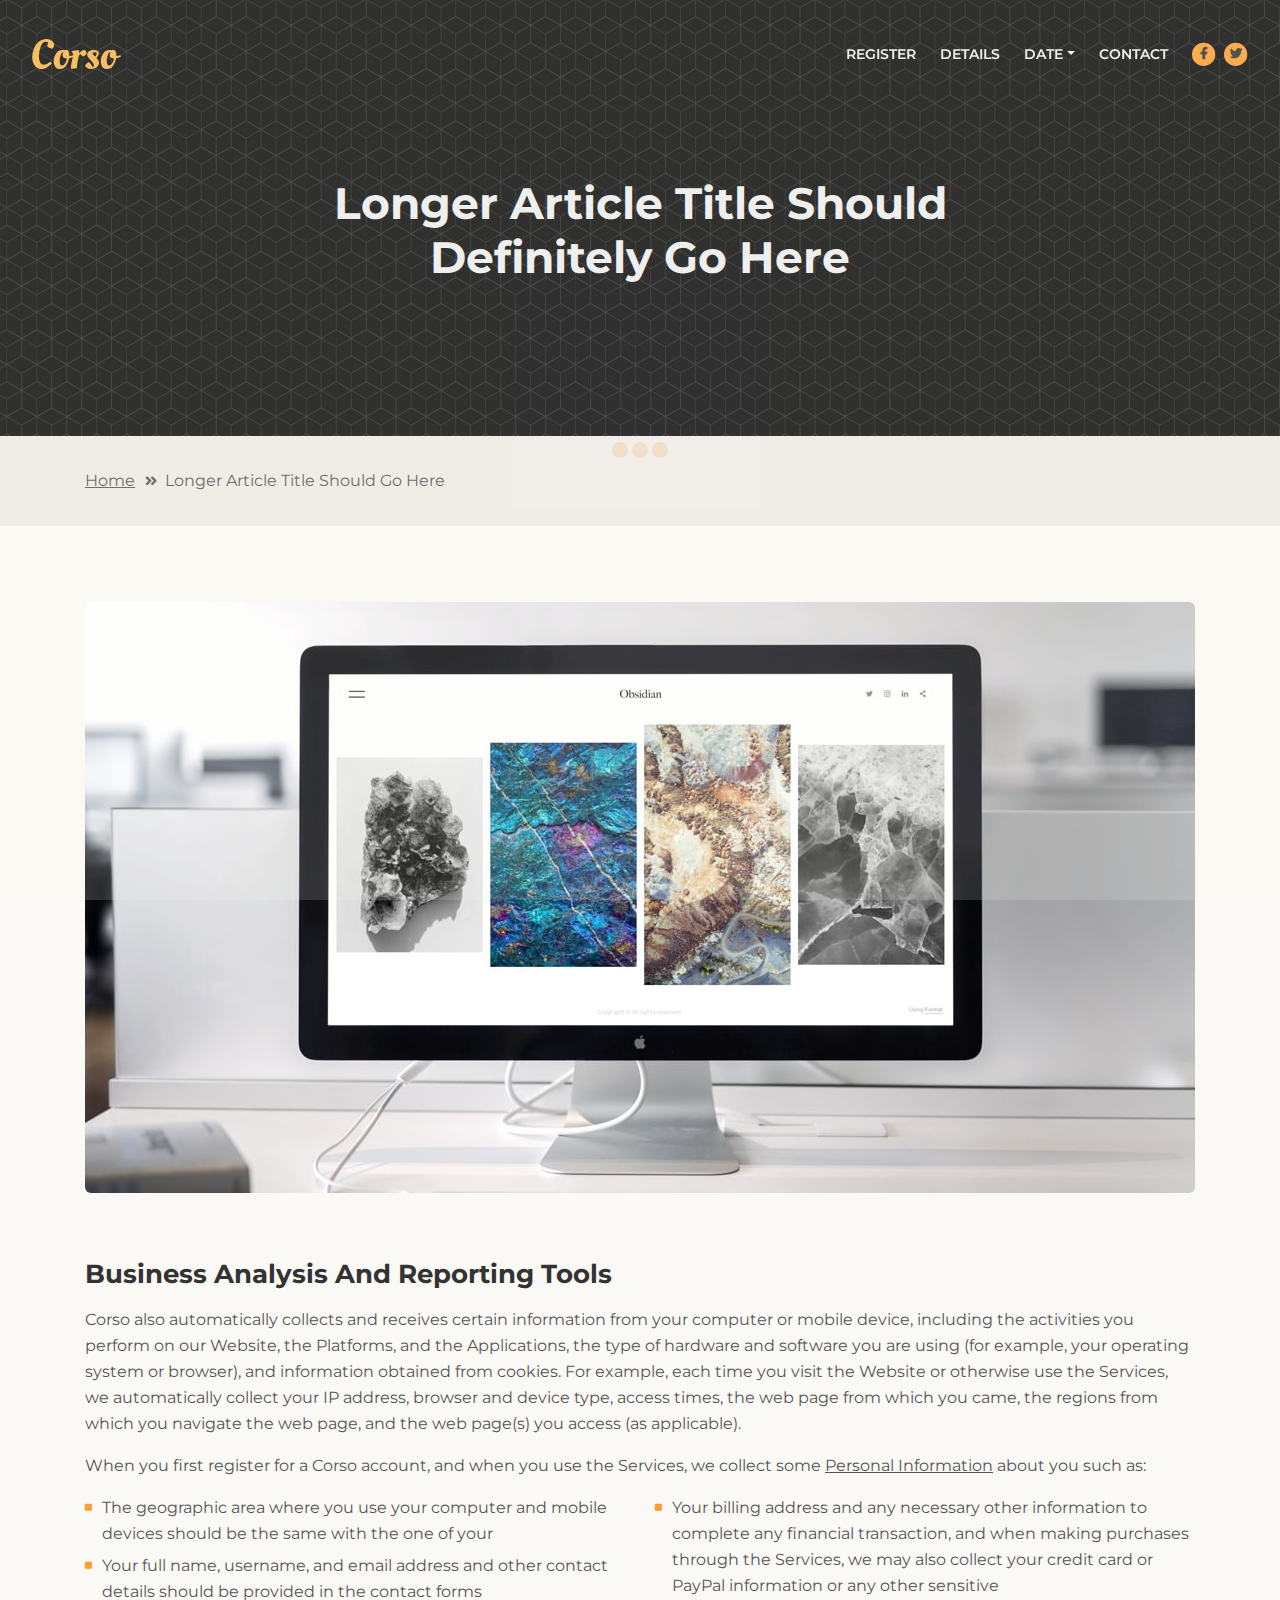
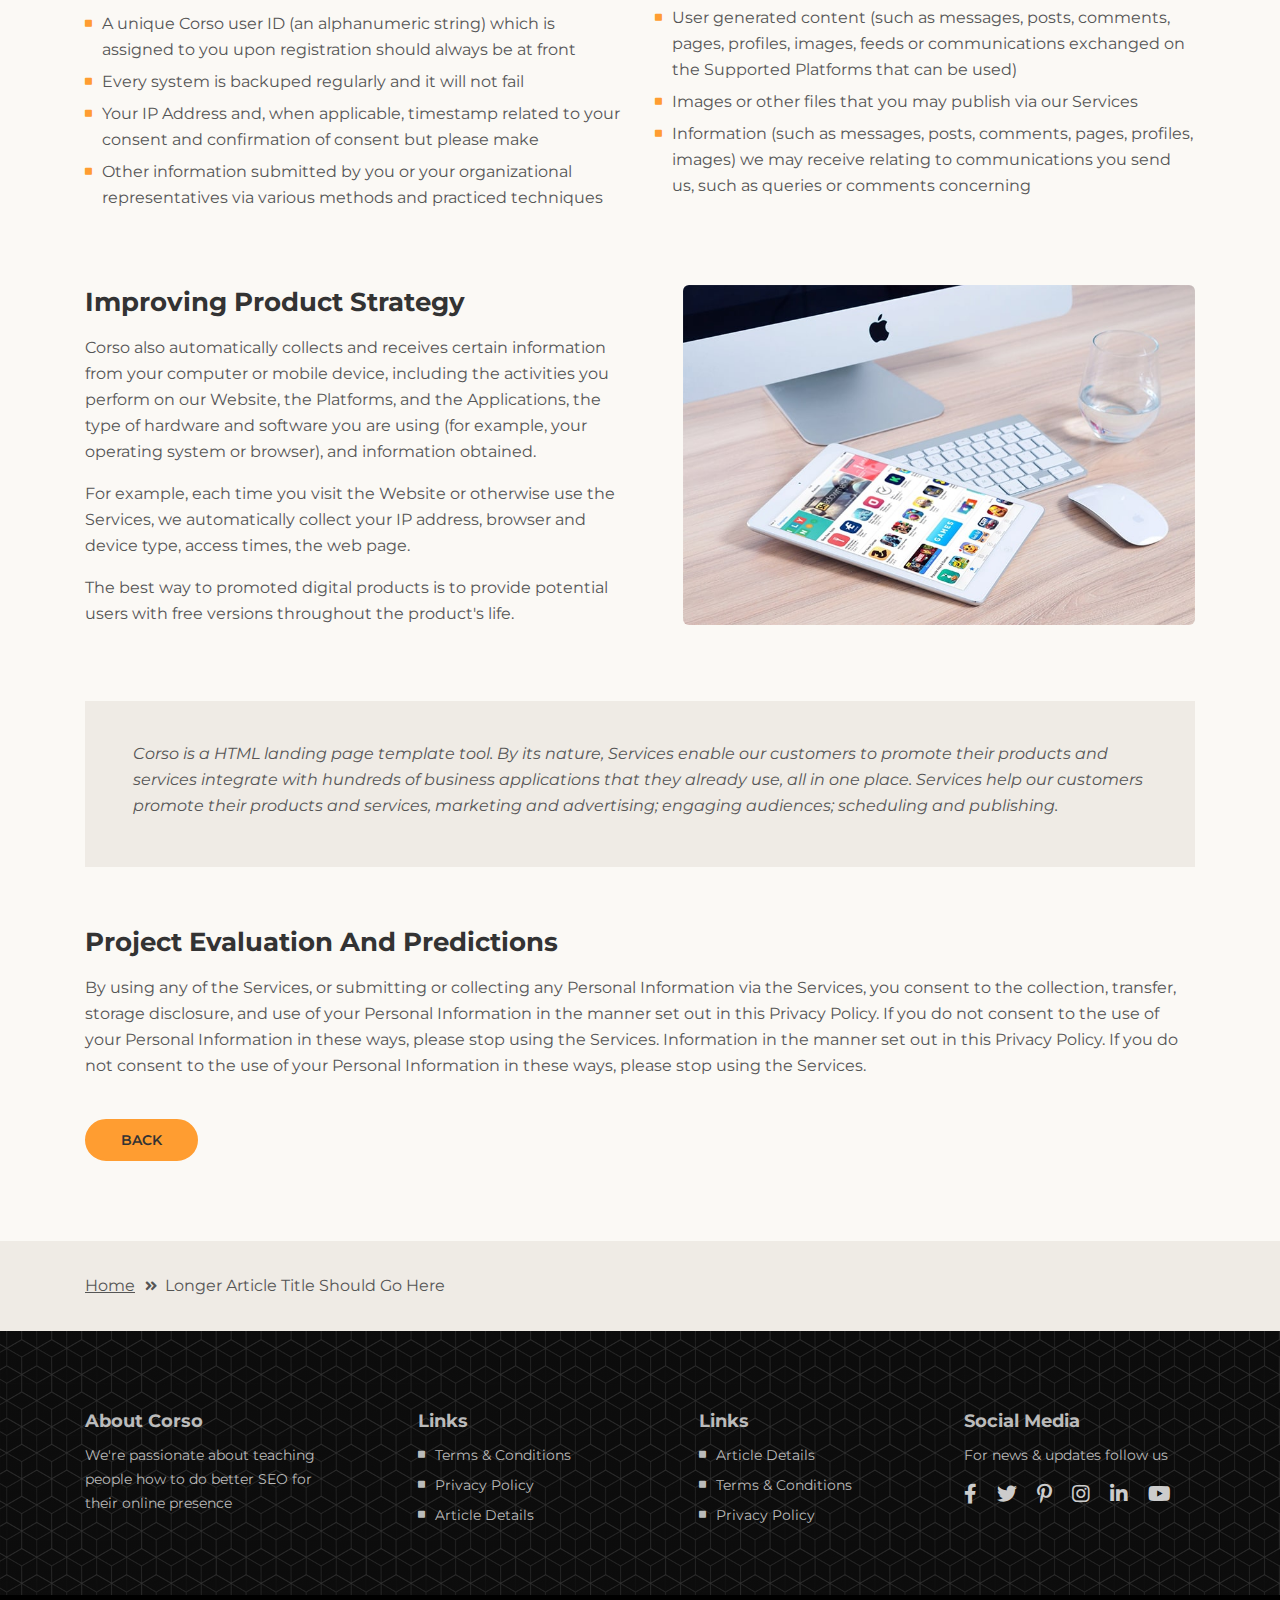
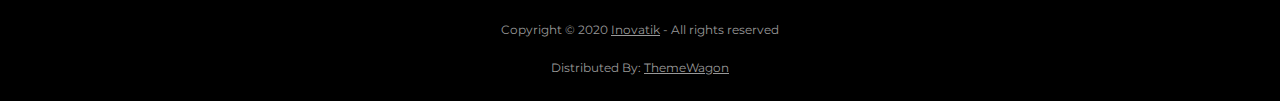
==== article-details.html @ dc6b6b61 "second commit" ====
<!DOCTYPE html>
<html lang="en">
<head>
    <meta charset="utf-8">
    <meta name="viewport" content="width=device-width, initial-scale=1, shrink-to-fit=no">
    
    <!-- SEO Meta Tags -->
    <meta name="description" content="Landing page template built with HTML and Bootstrap 4 for presenting training courses, classes, workshops and for convincing visitors to register using the form.">
    <meta name="author" content="Inovatik">

    <!-- OG Meta Tags to improve the way the post looks when you share the page on LinkedIn, Facebook, Google+ -->
	<meta property="og:site_name" content="" /> <!-- website name -->
	<meta property="og:site" content="" /> <!-- website link -->
	<meta property="og:title" content=""/> <!-- title shown in the actual shared post -->
	<meta property="og:description" content="" /> <!-- description shown in the actual shared post -->
	<meta property="og:image" content="" /> <!-- image link, make sure it's jpg -->
	<meta property="og:url" content="" /> <!-- where do you want your post to link to -->
	<meta property="og:type" content="article" />

    <!-- Website Title -->
    <title>Article Details - Corso</title>
    
    <!-- Styles -->
    <link href="https://fonts.googleapis.com/css?family=Montserrat:400,400i,600,700,700i&display=swap" rel="stylesheet">
    <link href="css/bootstrap.css" rel="stylesheet">
    <link href="css/fontawesome-all.css" rel="stylesheet">
    <link href="css/swiper.css" rel="stylesheet">
	<link href="css/magnific-popup.css" rel="stylesheet">
    <link href="css/styles.css" rel="stylesheet">
	
	<!-- Favicon  -->
    <link rel="icon" href="images/favicon.png">
</head>
<body data-spy="scroll" data-target=".fixed-top">
    
    <!-- Preloader -->
	<div class="spinner-wrapper">
        <div class="spinner">
            <div class="bounce1"></div>
            <div class="bounce2"></div>
            <div class="bounce3"></div>
        </div>
    </div>
    <!-- end of preloader -->
    

    <!-- Navigation -->
    <nav class="navbar navbar-expand-lg navbar-dark navbar-custom fixed-top">

        <!-- Text Logo - Use this if you don't have a graphic logo -->
        <!-- <a class="navbar-brand logo-text page-scroll" href="index.html">Corso</a> -->

        <!-- Image Logo -->
        <a class="navbar-brand logo-image" href="index.html"><img src="images/logo.svg" alt="alternative"></a>
        
        <!-- Mobile Menu Toggle Button -->
        <button class="navbar-toggler" type="button" data-toggle="collapse" data-target="#navbarsExampleDefault" aria-controls="navbarsExampleDefault" aria-expanded="false" aria-label="Toggle navigation">
            <span class="navbar-toggler-awesome fas fa-bars"></span>
            <span class="navbar-toggler-awesome fas fa-times"></span>
        </button>
        <!-- end of mobile menu toggle button -->

        <div class="collapse navbar-collapse" id="navbarsExampleDefault">
            <ul class="navbar-nav ml-auto">
                <li class="nav-item">
                    <a class="nav-link page-scroll" href="index.html#register">REGISTER <span class="sr-only">(current)</span></a>
                </li>
                <li class="nav-item">
                    <a class="nav-link page-scroll" href="index.html#description">DETAILS</a>
                </li>

                <!-- Dropdown Menu -->          
                <li class="nav-item dropdown">
                    <a class="nav-link dropdown-toggle page-scroll" href="index.html#date" id="navbarDropdown" role="button" aria-haspopup="true" aria-expanded="false">DATE</a>
                    <div class="dropdown-menu" aria-labelledby="navbarDropdown">
                        <a class="dropdown-item" href="article-details.html"><span class="item-text">ARTICLE DETAILS</span></a>
                        <div class="dropdown-divider"></div>
                        <a class="dropdown-item" href="terms-conditions.html"><span class="item-text">TERMS CONDITIONS</span></a>
                        <div class="dropdown-divider"></div>
                        <a class="dropdown-item" href="privacy-policy.html"><span class="item-text">PRIVACY POLICY</span></a>
                    </div>
                </li>
                <!-- end of dropdown menu -->

                <li class="nav-item">
                    <a class="nav-link page-scroll" href="index.html#contact">CONTACT</a>
                </li>
            </ul>
            <span class="nav-item social-icons">
                <span class="fa-stack">
                    <a href="#your-link">
                        <i class="fas fa-circle fa-stack-2x"></i>
                        <i class="fab fa-facebook-f fa-stack-1x"></i>
                    </a>
                </span>
                <span class="fa-stack">
                    <a href="#your-link">
                        <i class="fas fa-circle fa-stack-2x"></i>
                        <i class="fab fa-twitter fa-stack-1x"></i>
                    </a>
                </span>
            </span>
        </div>
    </nav> <!-- end of navbar -->
    <!-- end of navigation -->


    <!-- Header -->
    <header id="header" class="ex-header">
        <div class="container">
            <div class="row">
                <div class="col-md-12">
                    <h1 class="white">Longer Article Title Should Definitely Go Here</h1>
                </div> <!-- end of col -->
            </div> <!-- end of row -->
        </div> <!-- end of container -->
    </header> <!-- end of ex-header -->
    <!-- end of header -->


    <!-- Breadcrumbs -->
    <div class="ex-basic-1">
        <div class="container">
            <div class="row">
                <div class="col-lg-12">
                    <div class="breadcrumbs">
                        <a href="index.html">Home</a><i class="fa fa-angle-double-right"></i><span>Longer Article Title Should Go Here</span>
                    </div> <!-- end of breadcrumbs -->
                </div> <!-- end of col -->
            </div> <!-- end of row -->
        </div> <!-- end of container -->
    </div> <!-- end of ex-basic-1 -->
    <!-- end of breadcrumbs -->


    <!-- Privacy Content -->
    <div class="ex-basic-2">
        <div class="container">
            <div class="row">
                <div class="col-lg-12">
                    <div class="image-container-large">
                        <img class="img-fluid" src="images/article-details-large.jpg" alt="alternative">
                    </div> <!-- end of image-container-large -->
                    <div class="text-container">
                        <h3>Business Analysis And Reporting Tools</h3>
                        <p>Corso also automatically collects and receives certain information from your computer or mobile device, including the activities you perform on our Website, the Platforms, and the Applications, the type of hardware and software you are using (for example, your operating system or browser), and information obtained from cookies. For example, each time you visit the Website or otherwise use the Services, we automatically collect your IP address, browser and device type, access times, the web page from which you came, the regions from which you navigate the web page, and the web page(s) you access (as applicable).</p>
                        <p>When you first register for a Corso account, and when you use the Services, we collect some <a href="#your-link">Personal Information</a> about you such as:</p>
                        <div class="row">
                            <div class="col-md-6">
                                <ul class="list-unstyled li-space-lg">
                                    <li class="media">
                                        <i class="fas fa-square"></i>
                                        <div class="media-body">The geographic area where you use your computer and mobile devices should be the same with the one of your</div>
                                    </li>
                                    <li class="media">
                                        <i class="fas fa-square"></i>
                                        <div class="media-body">Your full name, username, and email address and other contact details should be provided in the contact forms</div>
                                    </li>
                                    <li class="media">
                                        <i class="fas fa-square"></i>
                                        <div class="media-body">A unique Corso user ID (an alphanumeric string) which is assigned to you upon registration should always be at front</div>
                                    </li>
                                    <li class="media">
                                        <i class="fas fa-square"></i>
                                        <div class="media-body">Every system is backuped regularly and it will not fail</div>
                                    </li>
                                    <li class="media">
                                        <i class="fas fa-square"></i>
                                        <div class="media-body">Your IP Address and, when applicable, timestamp related to your consent and confirmation of consent but please make</div>
                                    </li>
                                    <li class="media">
                                        <i class="fas fa-square"></i>
                                        <div class="media-body">Other information submitted by you or your organizational representatives via various methods and practiced techniques</div>
                                    </li>
                                </ul>
                            </div> <!-- end of col -->

                            <div class="col-md-6">
                                <ul class="list-unstyled li-space-lg">
                                    <li class="media">
                                        <i class="fas fa-square"></i>
                                        <div class="media-body">Your billing address and any necessary other information to complete any financial transaction, and when making purchases through the Services, we may also collect your credit card or PayPal information or any other sensitive</div>
                                    </li>
                                    <li class="media">
                                        <i class="fas fa-square"></i>
                                        <div class="media-body">User generated content (such as messages, posts, comments, pages, profiles, images, feeds or communications exchanged on the Supported Platforms that can be used)</div>
                                    </li>
                                    <li class="media">
                                        <i class="fas fa-square"></i>
                                        <div class="media-body">Images or other files that you may publish via our Services</div>
                                    </li>
                                    <li class="media">
                                        <i class="fas fa-square"></i>
                                        <div class="media-body">Information (such as messages, posts, comments, pages, profiles, images) we may receive relating to communications you send us, such as queries or comments concerning</div>
                                    </li>
                                </ul>
                            </div> <!-- end of col -->
                        </div> <!-- end of row -->
                    </div> <!-- end of text-container-->
                    
                    <div class="text-container">
                        <div class="row">
                            <div class="col-md-6">
                                <h3>Improving Product Strategy</h3>
                                <p>Corso also automatically collects and receives certain information from your computer or mobile device, including the activities you perform on our Website, the Platforms, and the Applications, the type of hardware and software you are using (for example, your operating system or browser), and information obtained.</p>
                                <p>For example, each time you visit the Website or otherwise use the Services, we automatically collect your IP address, browser and device type, access times, the web page.</p>
                                <p>The best way to promoted digital products is to provide potential users with free versions throughout the product's life.</p>
                            </div> <!-- end of col -->
                            <div class="col-md-6">
                                <div class="image-container-small">
                                    <img class="img-fluid" src="images/article-details-small.jpg" alt="alternative">
                                </div> <!-- end of image-container-small -->
                            </div> <!-- end of col -->
                        </div> <!-- end of row -->
                    </div> <!-- end of text-container -->

                    <div class="text-container dark">
                        <p class="testimonial-text">Corso is a HTML landing page template tool. By its nature, Services enable our customers to promote their products and services integrate with hundreds of business applications that they already use, all in one place. Services help our customers promote their products and services, marketing and advertising; engaging audiences; scheduling and publishing.</p>
                    </div> <!-- end of text container -->

                    <div class="text-container last">
                        <h3>Project Evaluation And Predictions</h3>
					    <p>By using any of the Services, or submitting or collecting any Personal Information via the Services, you consent to the collection, transfer, storage disclosure, and use of your Personal Information in the manner set out in this Privacy Policy. If you do not consent to the use of your Personal Information in these ways, please stop using the Services. Information in the manner set out in this Privacy Policy. If you do not consent to the use of your Personal Information in these ways, please stop using the Services.</p>
                    </div> <!-- end of text-container -->
                    <a class="btn-solid-reg" href="index.html">BACK</a>
                </div> <!-- end of col-->
            </div> <!-- end of row -->
        </div> <!-- end of container -->
    </div> <!-- end of ex-basic-2 -->
    <!-- end of privacy content -->


    <!-- Breadcrumbs -->
    <div class="ex-basic-1">
        <div class="container">
            <div class="row">
                <div class="col-lg-12">
                    <div class="breadcrumbs">
                        <a href="index.html">Home</a><i class="fa fa-angle-double-right"></i><span>Longer Article Title Should Go Here</span>
                    </div> <!-- end of breadcrumbs -->
                </div> <!-- end of col -->
            </div> <!-- end of row -->
        </div> <!-- end of container -->
    </div> <!-- end of ex-basic-1 -->
    <!-- end of breadcrumbs -->

    
    <!-- Footer -->
    <div class="footer">
        <div class="container">
            <div class="row">
                <div class="col-md-3">
                    <div class="footer-col first">
                        <h5>About Corso</h5>
                        <p class="p-small">We're passionate about teaching people how to do better SEO for their online presence</p>
                    </div>
                </div> <!-- end of col -->
                <div class="col-md-3">
                    <div class="footer-col second">
                        <h5>Links</h5>
                        <ul class="list-unstyled li-space-lg p-small">
                            <li class="media">
                                <i class="fas fa-square"></i>
                                <div class="media-body"><a href="terms-conditions.html">Terms & Conditions</a></div>
                            </li>
                            <li class="media">
                                <i class="fas fa-square"></i>
                                <div class="media-body"><a href="privacy-policy.html">Privacy Policy</a></div>
                            </li>
                            <li class="media">
                                <i class="fas fa-square"></i>
                                <div class="media-body"><a href="article-details.html">Article Details</a></div>
                            </li>
                        </ul>
                    </div>
                </div> <!-- end of col -->
                <div class="col-md-3">
                    <div class="footer-col third">
                        <h5>Links</h5>
                        <ul class="list-unstyled li-space-lg p-small">
                            <li class="media">
                                <i class="fas fa-square"></i>
                                <div class="media-body"><a href="article-details.html">Article Details</a></div>
                            </li>
                            <li class="media">
                                <i class="fas fa-square"></i>
                                <div class="media-body"><a href="terms-conditions.html">Terms & Conditions</a></div>
                            </li>
                            <li class="media">
                                <i class="fas fa-square"></i>
                                <div class="media-body"><a href="privacy-policy.html">Privacy Policy</a></div>
                            </li>
                        </ul>
                    </div>
                </div> <!-- end of col -->
                <div class="col-md-3">
                    <div class="footer-col fourth">
                        <h5>Social Media</h5>
                        <p class="p-small">For news & updates follow us</p>
                        <a href="#your-link">
                            <i class="fab fa-facebook-f"></i>
                        </a>
                        <a href="#your-link">
                            <i class="fab fa-twitter"></i>
                        </a>
                        <a href="#your-link">
                            <i class="fab fa-pinterest-p"></i>
                        </a>
                        <a href="#your-link">
                            <i class="fab fa-instagram"></i>
                        </a>
                        <a href="#your-link">
                            <i class="fab fa-linkedin-in"></i>
                        </a>
                        <a href="#your-link">
                            <i class="fab fa-youtube"></i>
                        </a>
                    </div> 
                </div> <!-- end of col -->
            </div> <!-- end of row -->
        </div> <!-- end of container -->
    </div> <!-- end of footer -->  
    <!-- end of footer -->


    <!-- Copyright -->
    <div class="copyright">
        <div class="container">
            <div class="row">
                <div class="col-lg-12">
                    <p class="p-small">Copyright © 2020 <a href="https://inovatik.com">Inovatik</a> - All rights reserved</p>
                    <p class="p-small">Distributed By: <a href="https://themewagon.com" target="_blank">ThemeWagon</a></p>
                </div> <!-- end of col -->
            </div> <!-- enf of row -->
        </div> <!-- end of container -->
    </div> <!-- end of copyright --> 
    <!-- end of copyright -->
    
    	
    <!-- Scripts -->
    <script src="js/jquery.min.js"></script> <!-- jQuery for Bootstrap's JavaScript plugins -->
    <script src="js/popper.min.js"></script> <!-- Popper tooltip library for Bootstrap -->
    <script src="js/bootstrap.min.js"></script> <!-- Bootstrap framework -->
    <script src="js/jquery.easing.min.js"></script> <!-- jQuery Easing for smooth scrolling between anchors -->
    <script src="js/jquery.countdown.min.js"></script> <!-- The Final Countdown plugin for jQuery -->
    <script src="js/swiper.min.js"></script> <!-- Swiper for image and text sliders -->
    <script src="js/jquery.magnific-popup.js"></script> <!-- Magnific Popup for lightboxes -->
    <script src="js/validator.min.js"></script> <!-- Validator.js - Bootstrap plugin that validates forms -->
    <script src="js/scripts.js"></script> <!-- Custom scripts -->
</body>
</html>
---- css/styles.css ----
/* Template: Corso - Free Training Course Landing Page Template
   Author: Inovatik
   Created: Nov 2019
   Description: Master CSS file
*/

/*****************************************
Table Of Contents:

01. General Styles
02. Preloader
03. Navigation
04. Header
05. Registration
06. Partners
07. Instructor
08. Description
09. Students
10. Details Lightbox
11. Video
12. Takeaways
13. Testimonials
14. Date
15. Newsletter
16. Contact
17. Footer
18. Copyright
19. Back To Top Button
20. Extra Pages
21. Media Queries
******************************************/

/*****************************************
Colors:
- Backgrounds - light gray #fbf9f5
- Backgrounds, buttons - yellow #ffbd50
- Headings text, navbar links - black #333
- Body text - dark gray #555
******************************************/


/******************************/
/*     01. General Styles     */
/******************************/
body,
html {
    width: 100%;
	height: 100%;
}

body, p {
	color: #555; 
	font: 400 1rem/1.625rem "Montserrat", sans-serif;
}

.p-large {
	font: 400 1.125rem/1.75rem "Montserrat", sans-serif;
}

.p-small {
	font: 400 0.875rem/1.5rem "Montserrat", sans-serif;
}

.p-heading {
	margin-bottom: 3.75rem;
}

h1 {
	color: #333;
	font: 700 2.75rem/3.375rem "Montserrat", sans-serif;
}

h2 {
	color: #333;
	font: 700 2.25rem/2.875rem "Montserrat", sans-serif;
}

h3 {
	color: #333;
	font: 700 1.625rem/2.125rem "Montserrat", sans-serif;
}

h4 {
	color: #333;
	font: 700 1.25rem/1.875rem "Montserrat", sans-serif;
}

h5 {
	color: #333;
	font: 700 1.125rem/1.75rem "Montserrat", sans-serif;
}

h6 {
	color: #333;
	font: 700 1rem/1.625rem "Montserrat", sans-serif;
}

.testimonial-text {
	font-style: italic;
}

.testimonial-author {
	font-weight: 700;
	font-size: 1rem;
	line-height: 1.625rem;
}

.li-space-lg li {
	margin-bottom: 0.375rem;
}

.indent {
	padding-left: 1.25rem;
}

a {
	color: #555;
	text-decoration: underline;
}

a:hover {
	color: #555;
	text-decoration: underline;
}

.white {
	color: #eee;
}

.btn-solid-reg {
	display: inline-block;
	padding: 1.1875rem 2.125rem 1.1875rem 2.125rem;
	border: 0.125rem solid #ff9d31;
	border-radius: 2rem;
	background-color: #ff9d31;
	color: #333;
	font: 600 0.875rem/0 "Montserrat", sans-serif;
	text-decoration: none;
	transition: all 0.2s;
}

.btn-solid-reg:hover {
	border: 0.125rem solid #333;
	background-color: transparent;
	color: #333;
	text-decoration: none;
}

.btn-solid-lg {
	display: inline-block;
	padding: 1.375rem 2.625rem 1.375rem 2.625rem;
	border: 0.125rem solid #ff9d31;
	border-radius: 2rem;
	background-color: #ff9d31;
	color: #333;
	font: 600 0.875rem/0 "Montserrat", sans-serif;
	text-decoration: none;
	transition: all 0.2s;
}

.btn-solid-lg:hover {
	border: 0.125rem solid #333;
	background-color: transparent;
	color: #333;
	text-decoration: none;
}

.btn-outline-reg {
	display: inline-block;
	padding: 1.1875rem 2.125rem 1.1875rem 2.125rem;
	border: 0.125rem solid #333;
	border-radius: 2rem;
	background-color: transparent;
	color: #333;
	font: 600 0.875rem/0 "Montserrat", sans-serif;
	text-decoration: none;
	transition: all 0.2s;
}

.btn-outline-reg:hover {
	border: 0.125rem solid #ff9d31;
	background-color: #ff9d31;
	color: #333;
	text-decoration: none;
}

.btn-outline-lg {
	display: inline-block;
	padding: 1.375rem 2.625rem 1.375rem 2.625rem;
	border: 0.125rem solid #333;
	border-radius: 2rem;
	background-color: transparent;
	color: #333;
	font: 600 0.875rem/0 "Montserrat", sans-serif;
	text-decoration: none;
	transition: all 0.2s;
}

.btn-outline-lg:hover {
	border: 0.125rem solid #ff9d31;
	background-color: #ff9d31;
	color: #333;
	text-decoration: none;
}

.btn-outline-sm {
	display: inline-block;
	padding: 1rem 1.625rem 0.875rem 1.625rem;
	border: 0.125rem solid #333;
	border-radius: 2rem;
	background-color: transparent;
	color: #333;
	font: 600 0.875rem/0 "Montserrat", sans-serif;
	text-decoration: none;
	transition: all 0.2s;
}

.btn-outline-sm:hover {
	border: 0.125rem solid #ff9d31;
	background-color: #ff9d31;
	color: #333;
	text-decoration: none;
}

.form-group {
	position: relative;
	margin-bottom: 1.25rem;
}

.form-group.has-error.has-danger {
	margin-bottom: 0.625rem;
}

.form-group.has-error.has-danger .help-block.with-errors ul {
	margin-top: 0.375rem;
}

.label-control {
	position: absolute;
	top: 0.87rem;
	left: 1.375rem;
	color: #555;
	opacity: 1;
	font: 400 0.875rem/1.375rem "Montserrat", sans-serif;
	cursor: text;
	transition: all 0.2s ease;
}

/* IE10+ hack to solve lower label text position compared to the rest of the browsers */
@media screen and (-ms-high-contrast: active), screen and (-ms-high-contrast: none) {  
	.label-control {
		top: 0.9375rem;
	}
}

.form-control-input:focus + .label-control,
.form-control-input.notEmpty + .label-control,
.form-control-textarea:focus + .label-control,
.form-control-textarea.notEmpty + .label-control {
	top: 0.125rem;
	opacity: 1;
	font-size: 0.75rem;
	font-weight: 700;
}

.form-control-input,
.form-control-select {
	display: block; /* needed for proper display of the label in Firefox, IE, Edge */
	width: 100%;
	padding-top: 1.0625rem;
	padding-bottom: 0.0625rem;
	padding-left: 1.3125rem;
	border: 1px solid #c4d8dc;
	border-radius: 0.25rem;
	background-color: #fff;
	color: #555;
	font: 400 0.875rem/1.875rem "Montserrat", sans-serif;
	transition: all 0.2s;
	-webkit-appearance: none; /* removes inner shadow on form inputs on ios safari */
}

.form-control-select {
	padding-top: 0.5rem;
	padding-bottom: 0.5rem;
	height: 3rem;
}

/* IE10+ hack to solve lower label text position compared to the rest of the browsers */
@media screen and (-ms-high-contrast: active), screen and (-ms-high-contrast: none) {  
	.form-control-input {
		padding-top: 1.25rem;
		padding-bottom: 0.75rem;
		line-height: 1.75rem;
	}

	.form-control-select {
		padding-top: 0.875rem;
		padding-bottom: 0.75rem;
		height: 3.125rem;
		line-height: 2.125rem;
	}
}

select {
    /* you should keep these first rules in place to maintain cross-browser behavior */
    -webkit-appearance: none;
	-moz-appearance: none;
	-ms-appearance: none;
    -o-appearance: none;
    appearance: none;
    background-image: url('../images/down-arrow.png');
    background-position: 96% 50%;
    background-repeat: no-repeat;
    outline: none;
}

select::-ms-expand {
    display: none; /* removes the ugly default down arrow on select form field in IE11 */
}

.form-control-textarea {
	display: block; /* used to eliminate a bottom gap difference between Chrome and IE/FF */
	width: 100%;
	height: 8rem; /* used instead of html rows to normalize height between Chrome and IE/FF */
	padding-top: 1.25rem;
	padding-left: 1.3125rem;
	border: 1px solid #c4d8dc;
	border-radius: 0.25rem;
	background-color: #fff;
	color: #555;
	font: 400 0.875rem/1.75rem "Montserrat", sans-serif;
	transition: all 0.2s;
}

.form-control-input:focus,
.form-control-select:focus,
.form-control-textarea:focus {
	border: 1px solid #a1a1a1;
	outline: none; /* Removes blue border on focus */
}

.form-control-input:hover,
.form-control-select:hover,
.form-control-textarea:hover {
	border: 1px solid #a1a1a1;
}

.checkbox {
	font-size: 0.75rem;
	line-height: 1.25rem;
}

input[type='checkbox'] {
	vertical-align: -15%;
	margin-right: 0.375rem;
}

/* IE10+ hack to raise checkbox field position compared to the rest of the browsers */
@media screen and (-ms-high-contrast: active), screen and (-ms-high-contrast: none) {  
	input[type='checkbox'] {
		vertical-align: -9%;
	}
}

.form-control-submit-button {
	display: inline-block;
	width: 100%;
	height: 3.125rem;
	border: 0.125rem solid #ff9d31;
	border-radius: 1.5rem;
	background-color: #ff9d31;
	color: #333;
	font: 600 0.875rem/0 "Montserrat", sans-serif;
	cursor: pointer;
	transition: all 0.2s;
}

.form-control-submit-button:hover {
	border: 0.125rem solid #333;
	background-color: transparent;
	color: #333;
}

/* Form Success And Error Message Formatting */
#rmsgSubmit.h3.text-center.tada.animated,
#nmsgSubmit.h3.text-center.tada.animated,
#cmsgSubmit.h3.text-center.tada.animated,
#pmsgSubmit.h3.text-center.tada.animated,
#rmsgSubmit.h3.text-center,
#nmsgSubmit.h3.text-center,
#cmsgSubmit.h3.text-center,
#pmsgSubmit.h3.text-center {
	display: block;
	margin-bottom: 0;
	color: #333;
	font-weight: 700;
	font-size: 1.125rem;
	line-height: 1rem;
}

.help-block.with-errors .list-unstyled {
	font-size: 0.75rem;
	line-height: 1.125rem;
	text-align: left;
}

.help-block.with-errors ul {
	margin-bottom: 0;
}
/* end of form success and error message formatting */

/* Form Success And Error Message Animation - Animate.css */
@-webkit-keyframes tada {
	from {
		-webkit-transform: scale3d(1, 1, 1);
		-ms-transform: scale3d(1, 1, 1);
		transform: scale3d(1, 1, 1);
	}
	10%, 20% {
		-webkit-transform: scale3d(.9, .9, .9) rotate3d(0, 0, 1, -3deg);
		-ms-transform: scale3d(.9, .9, .9) rotate3d(0, 0, 1, -3deg);
		transform: scale3d(.9, .9, .9) rotate3d(0, 0, 1, -3deg);
	}
	30%, 50%, 70%, 90% {
		-webkit-transform: scale3d(1.1, 1.1, 1.1) rotate3d(0, 0, 1, 3deg);
		-ms-transform: scale3d(1.1, 1.1, 1.1) rotate3d(0, 0, 1, 3deg);
		transform: scale3d(1.1, 1.1, 1.1) rotate3d(0, 0, 1, 3deg);
	}
	40%, 60%, 80% {
		-webkit-transform: scale3d(1.1, 1.1, 1.1) rotate3d(0, 0, 1, -3deg);
		-ms-transform: scale3d(1.1, 1.1, 1.1) rotate3d(0, 0, 1, -3deg);
		transform: scale3d(1.1, 1.1, 1.1) rotate3d(0, 0, 1, -3deg);
	}
	to {
		-webkit-transform: scale3d(1, 1, 1);
		-ms-transform: scale3d(1, 1, 1);
		transform: scale3d(1, 1, 1);
	}
}

@keyframes tada {
	from {
		-webkit-transform: scale3d(1, 1, 1);
		-ms-transform: scale3d(1, 1, 1);
		transform: scale3d(1, 1, 1);
	}
	10%, 20% {
		-webkit-transform: scale3d(.9, .9, .9) rotate3d(0, 0, 1, -3deg);
		-ms-transform: scale3d(.9, .9, .9) rotate3d(0, 0, 1, -3deg);
		transform: scale3d(.9, .9, .9) rotate3d(0, 0, 1, -3deg);
	}
	30%, 50%, 70%, 90% {
		-webkit-transform: scale3d(1.1, 1.1, 1.1) rotate3d(0, 0, 1, 3deg);
		-ms-transform: scale3d(1.1, 1.1, 1.1) rotate3d(0, 0, 1, 3deg);
		transform: scale3d(1.1, 1.1, 1.1) rotate3d(0, 0, 1, 3deg);
	}
	40%, 60%, 80% {
		-webkit-transform: scale3d(1.1, 1.1, 1.1) rotate3d(0, 0, 1, -3deg);
		-ms-transform: scale3d(1.1, 1.1, 1.1) rotate3d(0, 0, 1, -3deg);
		transform: scale3d(1.1, 1.1, 1.1) rotate3d(0, 0, 1, -3deg);
	}
	to {
		-webkit-transform: scale3d(1, 1, 1);
		-ms-transform: scale3d(1, 1, 1);
		transform: scale3d(1, 1, 1);
	}
}

.tada {
	-webkit-animation-name: tada;
	animation-name: tada;
}

.animated {
	-webkit-animation-duration: 1s;
	animation-duration: 1s;
	-webkit-animation-fill-mode: both;
	animation-fill-mode: both;
}
/* end of form success and error message animation - Animate.css */

/* Fade-move Animation For Details Lightbox - Magnific Popup */
/* at start */
.my-mfp-slide-bottom .zoom-anim-dialog {
	opacity: 0;
	transition: all 0.2s ease-out;
	-webkit-transform: translateY(-1.25rem) perspective(37.5rem) rotateX(10deg);
	-ms-transform: translateY(-1.25rem) perspective(37.5rem) rotateX(10deg);
	transform: translateY(-1.25rem) perspective(37.5rem) rotateX(10deg);
}

/* animate in */
.my-mfp-slide-bottom.mfp-ready .zoom-anim-dialog {
	opacity: 1;
	-webkit-transform: translateY(0) perspective(37.5rem) rotateX(0); 
	-ms-transform: translateY(0) perspective(37.5rem) rotateX(0); 
	transform: translateY(0) perspective(37.5rem) rotateX(0); 
}

/* animate out */
.my-mfp-slide-bottom.mfp-removing .zoom-anim-dialog {
	opacity: 0;
	-webkit-transform: translateY(-0.625rem) perspective(37.5rem) rotateX(10deg); 
	-ms-transform: translateY(-0.625rem) perspective(37.5rem) rotateX(10deg); 
	transform: translateY(-0.625rem) perspective(37.5rem) rotateX(10deg); 
}

/* dark overlay, start state */
.my-mfp-slide-bottom.mfp-bg {
	opacity: 0;
	transition: opacity 0.2s ease-out;
}

/* animate in */
.my-mfp-slide-bottom.mfp-ready.mfp-bg {
	opacity: 0.8;
}
/* animate out */
.my-mfp-slide-bottom.mfp-removing.mfp-bg {
	opacity: 0;
}
/* end of fade-move animation for details lightbox - magnific popup */

/* Fade Animation For Image Lightbox - Magnific Popup */
@-webkit-keyframes fadeIn {
	from {
		opacity: 0;
	}
	to {
		opacity: 1;
	}
}

@keyframes fadeIn {
	from {
		opacity: 0;
	}
	to {
		opacity: 1;
	}
}

.fadeIn {
	-webkit-animation: fadeIn 0.6s;
	animation: fadeIn 0.6s;
}

@-webkit-keyframes fadeOut {
	from {
		opacity: 1;
	}
	to {
		opacity: 0;
	}
}

@keyframes fadeOut {
	from {
		opacity: 1;
	}
	to {
		opacity: 0;
	}
}

.fadeOut {
	-webkit-animation: fadeOut 0.8s;
	animation: fadeOut 0.8s;
}
/* end of fade animation for details lightbox - magnific popup */


/*************************/
/*     02. Preloader     */
/*************************/
.spinner-wrapper {
	position: fixed;
	z-index: 999999;
	top: 0;
	right: 0;
	bottom: 0;
	left: 0;
	background: #fbf9f5;
}

.spinner {
	position: absolute;
	top: 50%; /* centers the loading animation vertically one the screen */
	left: 50%; /* centers the loading animation horizontally one the screen */
	width: 3.75rem;
	height: 1.25rem;
	margin: -0.625rem 0 0 -1.875rem; /* is width and height divided by two */ 
	text-align: center;
}

.spinner > div {
	display: inline-block;
	width: 1rem;
	height: 1rem;
	border-radius: 100%;
	background-color: #ff9d31;
	-webkit-animation: sk-bouncedelay 1.4s infinite ease-in-out both;
	animation: sk-bouncedelay 1.4s infinite ease-in-out both;
}

.spinner .bounce1 {
	-webkit-animation-delay: -0.32s;
	animation-delay: -0.32s;
}

.spinner .bounce2 {
	-webkit-animation-delay: -0.16s;
	animation-delay: -0.16s;
}

@-webkit-keyframes sk-bouncedelay {
	0%, 80%, 100% { -webkit-transform: scale(0); }
	40% { -webkit-transform: scale(1.0); }
}

@keyframes sk-bouncedelay {
	0%, 80%, 100% { 
		-webkit-transform: scale(0);
		-ms-transform: scale(0);
		transform: scale(0);
	} 40% { 
		-webkit-transform: scale(1.0);
		-ms-transform: scale(1.0);
		transform: scale(1.0);
	}
}


/**************************/
/*     03. Navigation     */
/**************************/
.navbar-custom {
	background-color: #fff;
	box-shadow: 0 0.0625rem 0.375rem 0 rgba(0, 0, 0, 0.04);
	font: 600 0.875rem/0.875rem "Montserrat", sans-serif;
	transition: all 0.2s;
}

.navbar-custom .navbar-brand.logo-image img {
    width: 5.5625rem;
	height: 1.875rem;
}

.navbar-custom .navbar-brand.logo-text {
	font: italic 600 2rem/1.5rem "Montserrat", sans-serif;
	color: #ff9d31;
	text-decoration: none;
}

.navbar-custom .navbar-nav {
	margin-top: 0.75rem;
	margin-bottom: 0.5rem;
}

.navbar-custom .nav-item .nav-link {
	padding: 0.625rem 0.75rem;
	color: #333;
	text-decoration: none;
	transition: all 0.2s ease;
}

.navbar-custom .nav-item .nav-link:hover,
.navbar-custom .nav-item .nav-link.active {
	color: #ff9d31;
}

/* Dropdown Menu */
.navbar-custom .dropdown:hover > .dropdown-menu {
	display: block; /* this makes the dropdown menu stay open while hovering it */
	min-width: auto;
	animation: fadeDropdown 0.2s; /* required for the fade animation */
}

@keyframes fadeDropdown {
    0% {
        opacity: 0;
    }

    100% {
        opacity: 1;
    }
}

.navbar-custom .dropdown-toggle:focus { /* removes dropdown outline on focus */
	outline: 0;
}

.navbar-custom .dropdown-menu {
	margin-top: 0;
	border: none;
	border-radius: 0.25rem;
	background-color: #fff;
}

.navbar-custom .dropdown-item {
	color: #333;
	text-decoration: none;
}

.navbar-custom .dropdown-item:hover {
	background-color: #fff;
}

.navbar-custom .dropdown-item .item-text {
	font: 600 0.875rem/0.875rem "Montserrat", sans-serif;
}

.navbar-custom .dropdown-item:hover .item-text {
	color: #ff9d31;
}

.navbar-custom .dropdown-divider {
	width: 100%;
	height: 1px;
	margin: 0.75rem auto 0.725rem auto;
	border: none;
	background-color: #c4d8dc;
	opacity: 0.2;
}
/* end of dropdown menu */

.navbar-custom .social-icons {
	display: none;
}

.navbar-custom .navbar-toggler {
	padding: 0;
	border: none;
	color: #333;
	font-size: 2rem;
}

.navbar-custom button[aria-expanded='false'] .navbar-toggler-awesome.fas.fa-times{
	display: none;
}

.navbar-custom button[aria-expanded='false'] .navbar-toggler-awesome.fas.fa-bars{
	display: inline-block;
}

.navbar-custom button[aria-expanded='true'] .navbar-toggler-awesome.fas.fa-bars{
	display: none;
}

.navbar-custom button[aria-expanded='true'] .navbar-toggler-awesome.fas.fa-times{
	display: inline-block;
	margin-right: 0.125rem;
}


/*********************/
/*    04. Header     */
/*********************/
.header {
	position: relative;
	padding-top: 8rem;
	padding-bottom: 40%;
	background: linear-gradient(to bottom right, rgba(0, 0, 0, 0.8), rgba(0, 0, 0, 0.8)), url('../images/header-background.jpg') center center no-repeat;
	background-size: cover;
	text-align: center;
}

.header .countdown {
	margin-bottom: 0.5rem;
	color: #fff;
	text-align: center;
}

.header .countdown #clock .counter-number {
	display: inline-block;
	width: 6.5rem;
	height: 6.5rem;
	margin-right: 0.5rem;
	margin-bottom: 1.25rem;
	margin-left: 0.5rem;
	padding-top: 2rem;
	border: 0.125rem solid #fff;
	border-radius: 50%;
	font-weight: 400;
	font-size: 2.25rem;
	line-height: 1.25rem;
	text-align: center;
}

.header .countdown #clock .counter-number .timer-text {
	font-size: 0.75rem;
	line-height: 1rem;
	text-align: center;
}

.header h1 {
	margin-bottom: 0.75rem;
	color: #eee;
}

.header .p-large {
	margin-bottom: 1.75rem;
	color: #ddd;
}

.header .btn-solid-lg {
	margin-right: 0.5rem;
	margin-bottom: 1.125rem;
	margin-left: 0.5rem;
}

.header .btn-solid-lg:hover {
	border: 0.125rem solid #ff9d31;
	color: #ff9d31;
}

.header .btn-outline-lg {
	border: 0.125rem solid #fff;
	color: #fff;
}

.header .btn-outline-lg:hover {
	background-color: #fff;
	color: #333;
}

.header .outer-container {
	position: absolute;
	right: 0;
	bottom: -2rem;
	left: 0;
	margin-right: auto;
	margin-left: auto;
	width: 100%;
}

.header .slider-container {
	position: relative;
}

.header .swiper-container {
	position: static;
	width: 80%;
	border-radius: 0.75rem;
}

.header .swiper-container img {
	border-radius: 0.75rem;
}

.header .swiper-button-prev:focus,
.header .swiper-button-next:focus {
	/* even if you can't see it chrome you can see it on mobile device */
	outline: none;
}

.header .swiper-button-prev {
	left: 0.25rem;
	background-image: url("data:image/svg+xml;charset=utf-8,%3Csvg%20xmlns%3D'http%3A%2F%2Fwww.w3.org%2F2000%2Fsvg'%20viewBox%3D'0%200%2028%2044'%3E%3Cpath%20d%3D'M0%2C22L22%2C0l2.1%2C2.1L4.2%2C22l19.9%2C19.9L22%2C44L0%2C22L0%2C22L0%2C22z'%20fill%3D'%23ffffff'%2F%3E%3C%2Fsvg%3E");
	background-size: 1.125rem 1.75rem;
}

.header .swiper-button-next {
	right: 0.25rem;
	background-image: url("data:image/svg+xml;charset=utf-8,%3Csvg%20xmlns%3D'http%3A%2F%2Fwww.w3.org%2F2000%2Fsvg'%20viewBox%3D'0%200%2028%2044'%3E%3Cpath%20d%3D'M27%2C22L27%2C22L5%2C44l-2.1-2.1L22.8%2C22L2.9%2C2.1L5%2C0L27%2C22L27%2C22z'%20fill%3D'%23ffffff'%2F%3E%3C%2Fsvg%3E");
	background-size: 1.125rem 1.75rem;
}


/****************************/
/*     05. Registration     */
/****************************/
.form-1 {
	padding-top: 6rem;
	padding-bottom: 6.25rem;
	background-color: #ff9d31;
}

.form-1 h2 {
	margin-bottom: 1.25rem;
}

.form-1 p,
.form-1 .list-unstyled,
.form-1 .help-block,
.form-1 .checkbox,
.form-1 .checkbox a {
	color: #333;
}

.form-1 p {
	margin-bottom: 1.5rem;
}

.form-1 .list-unstyled .fas {
	color: #333;
	font-size: 0.5rem;
	line-height: 1.5rem;
}

.form-1 .list-unstyled .media-body {
	margin-left: 0.625rem;
}

.form-1 .form-control-input {
	border: 1px solid #ffedd0;
	background-color: #ffedd0;
}

.form-1 .form-control-input:hover {
	border: 1px solid #fff;
}

.form-1 .form-control-submit-button {
	border: 0.125rem solid #333;
	background-color: transparent;
}

.form-1 .form-control-submit-button:hover {
	border: 0.125rem solid #ffedd0;
	background-color: #ffedd0;
}


/************************/
/*     06. Partners     */
/************************/
.slider-1 {
	padding-top: 3.5rem;
	padding-bottom: 3rem;
	background-color: #fbf9f5;
	text-align: center;
}

.slider-1 .p-small {
	color: #797fa7;
}

.slider-1 .slider-container {
	margin-right: 1.5rem;
	margin-left: 1.5rem;
}


/**************************/
/*     07. Instructor     */
/**************************/
.basic-1 {
	padding-top: 3.75rem;
	padding-bottom: 3.5rem;
	background-color: #fbf9f5;
}

.basic-1 h2 {
	margin-bottom: 1.25rem;
}

.basic-1 img {
	margin-bottom: 2.5rem;
	border-radius: 0.25rem;
}


/***************************/
/*     08. Description     */
/***************************/
.basic-2 {
	padding-top: 3.5rem;
	padding-bottom: 2.75rem;
	background-color: #fbf9f5;
}

.basic-2 h2 {
	margin-bottom: 3.75rem;
	text-align: center;
}

.basic-2 .li-space-lg li {
	margin-bottom: 1.375rem;
}

.basic-2 .list-unstyled .bullet {
	margin-right: 0.625rem;
	width: 2.125rem;
	height: 2.125rem;
	border-radius: 50%;
	background-color: #ff9d31;
	color: #333;
	font-style: normal;
	font-weight: 700;
	font-size: 0.875rem;
	line-height: 2rem;
	text-align: center;
}


/************************/
/*     09. Students     */
/************************/
.basic-3 {
	padding-top: 2.75rem;
	padding-bottom: 4rem;
	background-color: #fbf9f5;
}

.basic-3 .text-container {
	margin-bottom: 3.5rem;
}

.basic-3 h2 {
	margin-bottom: 1.25rem;
}

.basic-3 p {
	margin-bottom: 1.375rem;
}

.basic-3 img {
	border-radius: 0.25rem;
}


/********************************/
/*     10. Details Lightbox     */
/********************************/
.lightbox-basic {
	margin: 2.5rem auto;
	padding: 2rem 1.5rem 2rem 1.5rem;
	border-radius: 0.25rem;
	background: #fbf9f5;
	text-align: left;
}

.lightbox-basic .container {
	padding-right: 0;
	padding-left: 0;
}

.lightbox-basic .image-container {
	max-width: 33.75rem;
	margin-right: auto;
	margin-bottom: 3rem;
	margin-left: auto;
}

.lightbox-basic .image-container img {
	border-radius: 0.25rem;
}

.lightbox-basic h3 {
	margin-bottom: 0.5rem;
}

.lightbox-basic hr {
	width: 2.5rem;
	height: 0.125rem;
	margin-top: 0;
	margin-bottom: 0.875rem;
	margin-left: 0;
	border: 0;
	background-color: #555;
	text-align: left;
}

.lightbox-basic h4 {
	margin-bottom: 1rem;
}

.lightbox-basic .list-unstyled .fas {
	color: #555;
	font-size: 0.5rem;
	line-height: 1.5rem;
}

.lightbox-basic .list-unstyled .media-body {
	margin-left: 0.625rem;
}

.lightbox-basic .btn-outline-reg,
.lightbox-basic .btn-solid-reg {
	margin-top: 0.75rem;
}

/* Signup Button */
.lightbox-basic .btn-solid-reg.mfp-close {
	position: relative;
	width: auto;
	height: auto;
	color: #333;
	opacity: 1;
}

.lightbox-basic .btn-solid-reg.mfp-close:hover {
	color: #333;
}
/* end of signup Button */

/* Back Button */
.lightbox-basic a.mfp-close.as-button {
	position: relative;
	width: auto;
	height: auto;
	margin-left: 0.375rem;
	color: #333;
	opacity: 1;
}

.lightbox-basic a.mfp-close.as-button:hover {
	color: #333;
}
/* end of back button */

.lightbox-basic button.mfp-close.x-button {
	position: absolute;
	top: -0.125rem;
	right: -0.125rem;
	width: 2.75rem;
	height: 2.75rem;
	color: #707984;
}


/*********************/
/*     11. Video     */
/*********************/
.basic-4 {
	padding-top: 4rem;
	padding-bottom: 3rem;
	background-color: #fbf9f5;
}

.basic-4 h2 {
	margin-bottom: 2.75rem;
	text-align: center;
}

.basic-4 .image-container {
	margin-bottom: 2rem;
}

.basic-4 .image-container img {
	border-radius: 0.75rem;
}

.basic-4 .video-wrapper {
	position: relative;
}

/* Video Play Button */
.basic-4 .video-play-button {
	position: absolute;
	z-index: 10;
	top: 50%;
	left: 50%;
	display: block;
	box-sizing: content-box;
	width: 2rem;
	height: 2.75rem;
	padding: 1.125rem 1.25rem 1.125rem 1.75rem;
	border-radius: 50%;
	-webkit-transform: translateX(-50%) translateY(-50%);
	-ms-transform: translateX(-50%) translateY(-50%);
	transform: translateX(-50%) translateY(-50%);
}
  
.basic-4 .video-play-button:before {
	content: "";
	position: absolute;
	z-index: 0;
	top: 50%;
	left: 50%;
	display: block;
	width: 4.75rem;
	height: 4.75rem;
	border-radius: 50%;
	background: #ff9d31;
	animation: pulse-border 1500ms ease-out infinite;
	-webkit-transform: translateX(-50%) translateY(-50%);
	-ms-transform: translateX(-50%) translateY(-50%);
	transform: translateX(-50%) translateY(-50%);
}
  
.basic-4 .video-play-button:after {
	content: "";
	position: absolute;
	z-index: 1;
	top: 50%;
	left: 50%;
	display: block;
	width: 4.375rem;
	height: 4.375rem;
	border-radius: 50%;
	background: #ff9d31;
	transition: all 200ms;
	-webkit-transform: translateX(-50%) translateY(-50%);
	-ms-transform: translateX(-50%) translateY(-50%);
	transform: translateX(-50%) translateY(-50%);
}
  
.basic-4 .video-play-button span {
	position: relative;
	display: block;
	z-index: 3;
	top: 0.375rem;
	left: 0.25rem;
	width: 0;
	height: 0;
	border-left: 1.625rem solid #fff;
	border-top: 1rem solid transparent;
	border-bottom: 1rem solid transparent;
}
  
@keyframes pulse-border {
	0% {
		transform: translateX(-50%) translateY(-50%) translateZ(0) scale(1);
		opacity: 1;
	}
	100% {
		transform: translateX(-50%) translateY(-50%) translateZ(0) scale(1.5);
		opacity: 0;
	}
}
/* end of video play button */


/*************************/
/*     12. Takeaways     */
/*************************/
.cards {
	padding-top: 3rem;
	padding-bottom: 2rem;
	background-color: #fbf9f5;
}

.cards h2 {
	margin-bottom: 1rem;
	text-align: center;
}

.cards p {
	text-align: center;
}

.cards .card {
	max-width: 21rem;
	margin-right: auto;
	margin-bottom: 4rem;
	margin-left: auto;
	padding: 3rem 1.625rem 1.75rem 1.625rem;
	border: none;
	background-color: #fff;
	text-align: center;
}

.cards .card-image {
	width: 6rem;
	height: 6rem;
	margin-right: auto;
	margin-bottom: 1.5rem;
	margin-left: auto;
	border-radius: 50%;
	background-color: #fbf9f5;
}

.cards .fas,
.cards .far {
	color: #ff9d31;
	font-size: 3rem;
	line-height: 6rem;
}

.cards .card-body {
	padding: 0;
}

.cards .card-title {
	margin-bottom: 0.5rem;
}


/****************************/
/*     13. Testimonials     */
/****************************/
.slider-2 {
	padding-top: 2.5rem;
	padding-bottom: 4rem;
	background-color: #fbf9f5;
}

.slider-2 h3 {
	margin-bottom: 3.75rem;
	text-align: center;
}

.slider-2 .slider-container {
	position: relative;
}

.slider-2 .swiper-container {
	position: static;
	width: 88%;
	text-align: center;
}

.slider-2 .image-wrapper {
	width: 6rem;
	margin-right: auto;
	margin-bottom: 1.5rem;
	margin-left: auto;
}

.slider-2 .image-wrapper img {
	border-radius: 0.25rem;
}

.slider-2 .testimonial-text {
	margin-bottom: 0.5rem;
}

.slider-2 .testimonial-author {
	color: #333;
}

.slider-2 .swiper-button-prev,
.slider-2 .swiper-button-next {
	width: 1.125rem;
}

.slider-2 .swiper-button-prev:focus,
.slider-2 .swiper-button-next:focus {
	/* even if you can't see it chrome you can see it on mobile device */
	outline: none;
}

.slider-2 .swiper-button-prev {
	left: -0.5rem;
	background-image: url("data:image/svg+xml;charset=utf-8,%3Csvg%20xmlns%3D'http%3A%2F%2Fwww.w3.org%2F2000%2Fsvg'%20viewBox%3D'0%200%2028%2044'%3E%3Cpath%20d%3D'M0%2C22L22%2C0l2.1%2C2.1L4.2%2C22l19.9%2C19.9L22%2C44L0%2C22L0%2C22L0%2C22z'%20fill%3D'%23505c67'%2F%3E%3C%2Fsvg%3E");
	background-size: 1.125rem 1.75rem;
}

.slider-2 .swiper-button-next {
	right: -0.5rem;
	background-image: url("data:image/svg+xml;charset=utf-8,%3Csvg%20xmlns%3D'http%3A%2F%2Fwww.w3.org%2F2000%2Fsvg'%20viewBox%3D'0%200%2028%2044'%3E%3Cpath%20d%3D'M27%2C22L27%2C22L5%2C44l-2.1-2.1L22.8%2C22L2.9%2C2.1L5%2C0L27%2C22L27%2C22z'%20fill%3D'%23505c67'%2F%3E%3C%2Fsvg%3E");
	background-size: 1.125rem 1.75rem;
}


/********************/
/*     14. Date     */
/********************/
.basic-5 {
	background-color: #fbf9f5;
}

.basic-5 .text-container {
	padding-top: 6rem;
	padding-bottom: 6.125rem;
	border-radius: 0.75rem;
	background: linear-gradient(to bottom right, rgba(0, 0, 0, 0.8), rgba(0, 0, 0, 0.8)), url('../images/date-background.jpg') center center no-repeat;
	background-size: cover;
	text-align: center;
}

.basic-5 h2 {
	width: 90%;
	margin-right: auto;
	margin-bottom: 2rem;
	margin-left: auto;
	color: #eee;
}

.basic-5 p {
	width: 88%;
	margin-right: auto;
	margin-bottom: 1.75rem;
	margin-left: auto;
	color: #ddd;
}

.basic-5 .btn-solid-lg:hover {
	border: 0.125rem solid #fff;
	color: #fff;
}


/**************************/
/*     15. Newsletter     */
/**************************/
.form-2 {
	padding-top: 8.125rem;
	padding-bottom: 5.75rem;
	background-color: #fbf9f5;
}

.form-2 h3 {
	margin-bottom: 3.25rem;
	text-align: center;
}

.form-2 form {
	margin-bottom: 3rem;
}

.form-2 .icon-container {
	text-align: center;
}

.form-2 .fa-stack {
	width: 2em;
	margin-bottom: 0.75rem;
	margin-right: 0.375rem;
	font-size: 1.5rem;
}

.form-2 .fa-stack .fa-stack-1x {
    color: #333;
	transition: all 0.2s ease;
}

.form-2 .fa-stack .fa-stack-2x {
	color: #ff9d31;
	transition: all 0.2s ease;
}

.form-2 .fa-stack:hover .fa-stack-1x {
	color: #ff9d31;
}

.form-2 .fa-stack:hover .fa-stack-2x {
    color: #333;
}


/***********************/
/*     16. Contact     */
/***********************/
.form-3 {
	padding-top: 6.125rem;
	padding-bottom: 5.125rem;
	background-color: #ff9d31;
}

.form-3 .text-container {
	margin-bottom: 3rem;
}

.form-3 h2 {
	margin-bottom: 1.125rem;
}

.form-3 p {
	color: #333;
	margin-bottom: 2rem;
}

.form-3 h3 {
	margin-bottom: 0.875rem;
}

.form-3 .list-unstyled,
.form-3 .list-unstyled a {
	color: #333;
}

.form-3 .list-unstyled .fas {
	color: #333;
	font-size: 1rem;
	line-height: 1.625rem;
}

.form-3 .list-unstyled .media-body {
	margin-left: 0.75rem;
}

.form-3 .list-unstyled .media-body .fas.fa-globe {
	margin-left: 1.125rem;
	margin-right: 0.75rem;
}

.form-3 .form-control-input,
.form-3 .form-control-textarea {
	border: 1px solid #ffedd0;
	background-color: #ffedd0;
}

.form-3 .form-control-input:hover,
.form-3 .form-control-textarea:hover {
	border: 1px solid #fff;
}

.form-3 .help-block,
.form-3 .checkbox,
.form-3 .checkbox a {
	color: #333;
}

.form-3 .form-control-submit-button {
	border: 0.125rem solid #333;
	background-color: transparent;
}

.form-3 .form-control-submit-button:hover {
	border: 0.125rem solid #ffedd0;
	background-color: #ffedd0;
}


/**********************/
/*     17. Footer     */
/**********************/
.footer {
	padding-top: 4.75rem;
	padding-bottom: 2rem;
	background: linear-gradient(to bottom right, rgba(0, 0, 0, 0.8), rgba(0, 0, 0, 0.8)), url('../images/header-background.jpg') center center no-repeat;
	background-size: cover;
}

.footer .footer-col {
	margin-bottom: 2.25rem;
}

.footer h5 {
	margin-bottom: 0.5rem;
}

.footer a { 
	text-decoration: none;
}

.footer h5,
.footer p,
.footer a {
	color: #bbb;
}

.footer .list-unstyled .fas {
	color: #bbb;
	font-size: 0.5rem;
	line-height: 1.375rem;
}

.footer .list-unstyled .media-body {
	margin-left: 0.625rem;
}

.footer .fab {
	margin-bottom: 0.75rem;
	margin-right: 1rem;
	color: #ccc;
	font-size: 1.25rem;
	transition: all 0.2s ease;
}

.footer .fab:hover {
	color: #ff9d31;
}


/*************************/
/*     18. Copyright     */
/*************************/
.copyright {
	padding-top: 1.5rem;
	padding-bottom: 0.375rem;
	background-color: #000;
	text-align: center;
}

.copyright .p-small {
	color: #999;
	font-size: 0.75rem;
	line-height: 1.375rem;
}

.copyright a {
	color: #999;
}


/**********************************/
/*     19. Back To Top Button     */
/**********************************/
a.back-to-top {
	position: fixed;
	z-index: 999;
	right: 0.75rem;
	bottom: 0.75rem;
	display: none;
	width: 2.625rem;
	height: 2.625rem;
	border-radius: 1.875rem;
	background: #ff9d31 url("../images/up-arrow.png") no-repeat center 47%;
	background-size: 1.125rem 1.125rem;
	text-indent: -9999px;
}

a:hover.back-to-top {
	background-color: #ff9d31; 
}


/***************************/
/*     20. Extra Pages     */
/***************************/
.ex-header {
	padding-top: 8rem;
	padding-bottom: 5rem;
	background: linear-gradient(to bottom right, rgba(0, 0, 0, 0.8), rgba(0, 0, 0, 0.8)), url('../images/header-background.jpg') center center no-repeat;
	background-size: cover;
	text-align: center;
}

.ex-basic-1 {
	padding-top: 2rem;
	padding-bottom: 0.875rem;
	background-color: #efebe5;
}

.ex-basic-1 .breadcrumbs {
	margin-bottom: 1.125rem;
}

.ex-basic-1 .breadcrumbs .fa {
	margin-right: 0.5rem;
	margin-left: 0.625rem;
	font-size: 0.875rem;
}

.ex-basic-2 {
	padding-top: 4.75rem;
	padding-bottom: 4rem;
	background-color: #fbf9f5;
}

.ex-basic-2 h3 {
	margin-bottom: 1rem;
}

.ex-basic-2 .text-container {
	margin-bottom: 3.625rem;
}

.ex-basic-2 .text-container.last {
	margin-bottom: 0;
}

.ex-basic-2 .text-container.dark {
	padding: 1.625rem 1.5rem 0.75rem 2rem;
	background-color: #efebe5;
}

.ex-basic-2 .image-container-large {
	margin-bottom: 4rem;
}

.ex-basic-2 .image-container-large img {
	border-radius: 0.375rem;
}

.ex-basic-2 .image-container-small img {
	border-radius: 0.375rem;
}

.ex-basic-2 .list-unstyled .fas {
	color: #ff9d31;
	font-size: 0.5rem;
	line-height: 1.5rem;
}

.ex-basic-2 .list-unstyled .media-body {
	margin-left: 0.625rem;
}

.ex-basic-2 .form-container {
	margin-top: 3rem;
}

.ex-basic-2 .btn-solid-reg {
	margin-top: 1.5rem;
}


/*****************************/
/*     21. Media Queries     */
/*****************************/	
/* Min-width width 768px */
@media (min-width: 768px) {
	
	/* General Styles */
	.p-heading {
		width: 85%;
		margin-right: auto;
		margin-left: auto;
	}
	/* end of general styles */


	/* Header */
	.header {
		padding-top: 9rem;
	}

	.header h1 {
		font-size: 4rem;
		line-height: 4.875rem;
		letter-spacing: -0.3px;
	}

	.header .btn-solid-lg {
		margin-bottom: 0;
		margin-left: 0;
	}

	.header .outer-container {
		bottom: -4rem;
	}

	.header .swiper-button-prev {
		left: 1.5rem;
	}
	
	.header .swiper-button-next {
		right: 1.5rem;
	}
	/* end of header */


	/* Registration */
	.form-1 {
		padding-top: 9rem;
	}
	/* end of registration */


	/* Description */
	.basic-2 h2 {
		width: 41rem;
		margin-right: auto;
		margin-left: auto;
	}

	.basic-2 .list-unstyled .bullet {
		width: 3.25rem;
		height: 3.25rem;
		margin-right: 1rem;
		font-size: 1.375rem;
		line-height: 3.25rem;
	}
	/* end of description */


	/* Newsletter */
	.form-2 form {
		width: 31.875rem;
		margin-right: auto;
		margin-left: auto;
	}
	/* end of newsletter */


	/* Extra Pages */
	.ex-header {
		padding-top: 11rem;
		padding-bottom: 9rem;
	}

	.ex-basic-2 .text-container.dark {
		padding: 2.5rem 3rem 2rem 3rem;
	}

	.ex-basic-2 .form-container {
		margin-top: 0;
	}
	/* end of extra pages */
}
/* end of min-width width 768px */


/* Min-width width 992px */
@media (min-width: 992px) {
	
	/* Navigation */
	.navbar-custom {
		padding: 2.125rem 1.5rem 2.125rem 2rem;
        background: transparent;
		box-shadow: none;
	}
	
	.navbar-custom .navbar-nav {
		margin-top: 0;
		margin-bottom: 0;
	}

	.navbar-custom .nav-item .nav-link {
		padding: 0.25rem 0.75rem;
		color: #eee;
	}

	.navbar-custom.top-nav-collapse {
        padding: 0.5rem 1.5rem 0.5rem 2rem;
		background-color: #fff;
		box-shadow: 0 0.0625rem 0.375rem 0 rgba(0, 0, 0, 0.05);
	}

	.navbar-custom.top-nav-collapse .nav-item .nav-link {
		color: #333;
	}

	.navbar-custom.top-nav-collapse .nav-item .nav-link:hover,
	.navbar-custom.top-nav-collapse .nav-item .nav-link.active {
		color: #ff9d31;
	}

	.navbar-custom .dropdown-menu {
		padding-top: 1rem;
		padding-bottom: 1rem;
		border-top: 0.75rem solid rgba(0, 0, 0, 0);
		border-radius: 0.25rem;
	}

	.navbar-custom.top-nav-collapse .dropdown-menu {
		border-top: 0.5rem solid rgba(0, 0, 0, 0);
		box-shadow: 0 0.375rem 0.375rem 0 rgba(0, 0, 0, 0.02);
	}

	.navbar-custom .dropdown-item {
		padding-top: 0.25rem;
		padding-bottom: 0.25rem;
	}

	.navbar-custom .dropdown-divider {
		width: 84%;
	}

	.navbar-custom .social-icons {
		display: block;
		margin-right: 0.5rem;
		margin-left: 0.5rem;
	}

	.navbar-custom .fa-stack {
		width: 2em;
		margin-left: 0.25rem;
		font-size: 0.75rem;
	}
	
	.navbar-custom .fa-stack-2x {
		color: #ff9d31;
		transition: all 0.2s ease;
	}
	
	.navbar-custom .fa-stack-1x {
		color: #333;
		transition: all 0.2s ease;
	}

	.navbar-custom .fa-stack:hover .fa-stack-2x {
		color: #ff9d31;
	}

	.navbar-custom .fa-stack:hover .fa-stack-1x {
		color: #fff;
	}
	/* end of navigation */


	/* General Styles */
	.p-heading {
		width: 65%;
	}
	/* end of general styles */


	/* Header */
	.header h1,
	.header .p-large {
		width: 47rem;
		margin-right: auto;
		margin-left: auto;
	}

	.header .swiper-button-prev {
		left: 3rem;
	}
	
	.header .swiper-button-next {
		right: 3rem;
	}
	/* end of header */


	/* Registration */
	.form-1 {
		padding-top: 10rem;
	}
	/* end of registration */


	/* Instructor */
	.basic-1 {
		padding-bottom: 4.5rem;
	}

	.basic-1 img {
		margin-bottom: 0;
	}
	/* end of instructor */


	/* Description */
	.basic-2 {
		padding-top: 4.5rem;
		padding-bottom: 3.5rem
	}
	/* end of description */


	/* Students */
	.basic-3 {
		padding-top: 3.5rem;
		padding-bottom: 4.5rem;
	}

	.basic-3 .text-container {
		margin-bottom: 0;
	}
	/* end of students */


	/* Details Lightbox */
	.lightbox-basic {
		max-width: 62.5rem;
		padding: 2.5rem 2.5rem 2.5rem 2.5rem;
	}

	.lightbox-basic .image-container {
		max-width: 100%;
		margin-right: 2rem;
		margin-bottom: 0;
		margin-left: 0.5rem;
	}
	
	.lightbox-basic h3 {
		margin-top: 0.5rem;
	}
	/* end of details lightbox */


	/* Video */
	.basic-4 {
		padding-top: 4.5rem;
		padding-bottom: 3.5rem;
	}
	/* end of video */


	/* Takeaways */
	.cards {
		padding-top: 3.5rem;
		padding-bottom: 3rem;
	}

	.cards .card {
		display: inline-block;
		width: 17.75rem;
		max-width: 100%;
		vertical-align: top;
	}

	.cards .card:nth-child(3n+2) {
		margin-right: 2rem;
		margin-left: 2rem;
	}
	/* end of takeaways */


	/* Testimonials */
	.slider-2 {
		padding-bottom: 9rem;
	}

	.slider-2 h3 {
		width: 37.5rem;
		margin-right: auto;
		margin-left: auto;
	}

	.slider-2 .swiper-container {
		width: 92%;
		text-align: left;
	}

	.slider-2 .image-wrapper {
		float: left;
		width: 6rem;
		margin-bottom: 0;
	}

	.slider-2 .text-wrapper {
		max-width: 100%;
		margin-left: 7.375rem;
	}

	.slider-2 .swiper-button-prev {
		left: 0;
	}
	
	.slider-2 .swiper-button-next {
		right: 0;
	}
	/* end of testimonials */


	/* Date */
	.basic-5 h2 {
		width: 70%;
	}
	/* end of date */


	/* Newsletter */
	.form-2 {
		padding-top: 9rem;
	}

	.form-2 h3 {
		width: 37.5rem;
		margin-right: auto;
		margin-left: auto;
	}
	/* end of newsletter */


	/* Contact */
	.form-3 .text-container {
		margin-bottom: 0;
	}
	/* end of contact */


	/* Extra Pages */
	.ex-header h1 {
		width: 80%;
		margin-right: auto;
		margin-left: auto;
	}

	.ex-basic-2 {
		padding-bottom: 5rem;
	}
	/* end of extra pages */
}
/* end of min-width width 992px */


/* Min-width width 1200px */
@media (min-width: 1200px) {
	
	/* Header */
	.header {
		padding-bottom: 31rem;
	}

	.header .outer-container {
		width: 69.375rem;
		bottom: -6rem;
	}

	.header .swiper-container {
		width: 100%;
	}

	.header .swiper-button-prev {
		left: -2.25rem;
	}
	
	.header .swiper-button-next {
		right: -2.25rem;
	}
	/* end of header */
	

	/* Registration */
	.form-1 {
		padding-top: 12rem;
	}

	.form-1 .text-container {
		margin-top: 1rem;
		margin-right: 3.5rem;
	}

	.form-1 form {
		margin-left: 1.5rem;
	}
	/* end of registration */


	/* Instructor */
	.basic-1 .text-container {
		margin-top: 3.125rem;
		margin-left: 3.5rem;
	}
	/* end of instructor */


	/* Description */
	.basic-2 .list-unstyled.first {
		margin-right: 1.625rem;
	}

	.basic-2 .list-unstyled.second {
		margin-left: 1.625rem;
	}
	/* end of description */


	/* Students */
	.basic-3 .text-container {
		margin-top: 2.5rem;
		margin-right: 3.5rem;
	}
	/* end of instructor */


	/* Takeaways */
	.cards .card {
		width: 21rem;
	}

	.cards .card:nth-child(3n+2) {
		margin-right: 2.875rem;
		margin-left: 2.875rem;
	}
	/* end of takeaways */


	/* Testimonials */
	.slider-2 .swiper-container {
		width: 90%;
	}

	.slider-2 .text-wrapper {
		margin-top: 0;
	}
	/* end of testimonials */


	/* Date */
	.basic-5 h2 {
		width: 50%;
	}

	.basic-5 p {
		width: 74%;
	}
	/* end of date */


	/* Contact */
	.form-3 .text-container {
		margin-top: 2.25rem;
		margin-right: 3.5rem;
	}
	/* end of contact */


	/* Footer */
	.footer .footer-col.first {
		margin-right: 1.5rem;
	}

	.footer .footer-col.second {
		margin-left: 3rem;
	}

	.footer .footer-col.third {
		margin-left: 2.75rem;
	}

	.footer .footer-col.fourth {
		margin-left: 1.5rem;
	}
	/* end of footer */


	/* Extra Pages */
	.ex-header h1 {
		width: 60%;
		margin-right: auto;
		margin-left: auto;
	}

	.ex-basic-2 .form-container {
		margin-left: 1.75rem;
	}

	.ex-basic-2 .image-container-small {
		margin-left: 1.75rem;
	}
	/* end of extra pages */
}
/* end of min-width width 1200px */







.card-wrapper {
    display: grid;
    grid-template-columns: repeat(2, 1fr); /* 2 columns */
    gap: 20px;
    padding: 20px;
    max-width: 1000px; /* Set a max-width for the container */
    margin: 0 auto; /* Center the container horizontally */
}
.info-card {
    background-color: #fff;
    border-radius: 10px;
    box-shadow: 0 4px 8px rgba(0, 0, 0, 0.1);
    overflow: hidden;
    position: relative;
    transition: transform 0.3s ease;
}

.info-card:hover {
    transform: translateY(-10px);
}

.info-card-image img {
    width: 100px;
    height: auto;
    display: block;
}

.info-card-content {
    padding: 20px;
    text-align: center;
}

.info-card-hover-info {
    background-color: #ffffff;
    color: #fff;
    padding: 20px;
    position: absolute;
    top: 100%;
    left: 0;
    width: 100%;
    height: auto;
	max-height: 0;
    transition: top 0.3s ease;
    z-index: 10;
}

.info-card:hover .info-card-hover-info {
    max-height: 700px; /* Adjust this based on how much content you have */
    top: 30%; /* This ensures the full info is revealed */
}

.info-card h3 {
    margin-bottom: 10px;
}

.info-card p {
    font-size: 14px;
    color: #555;
}
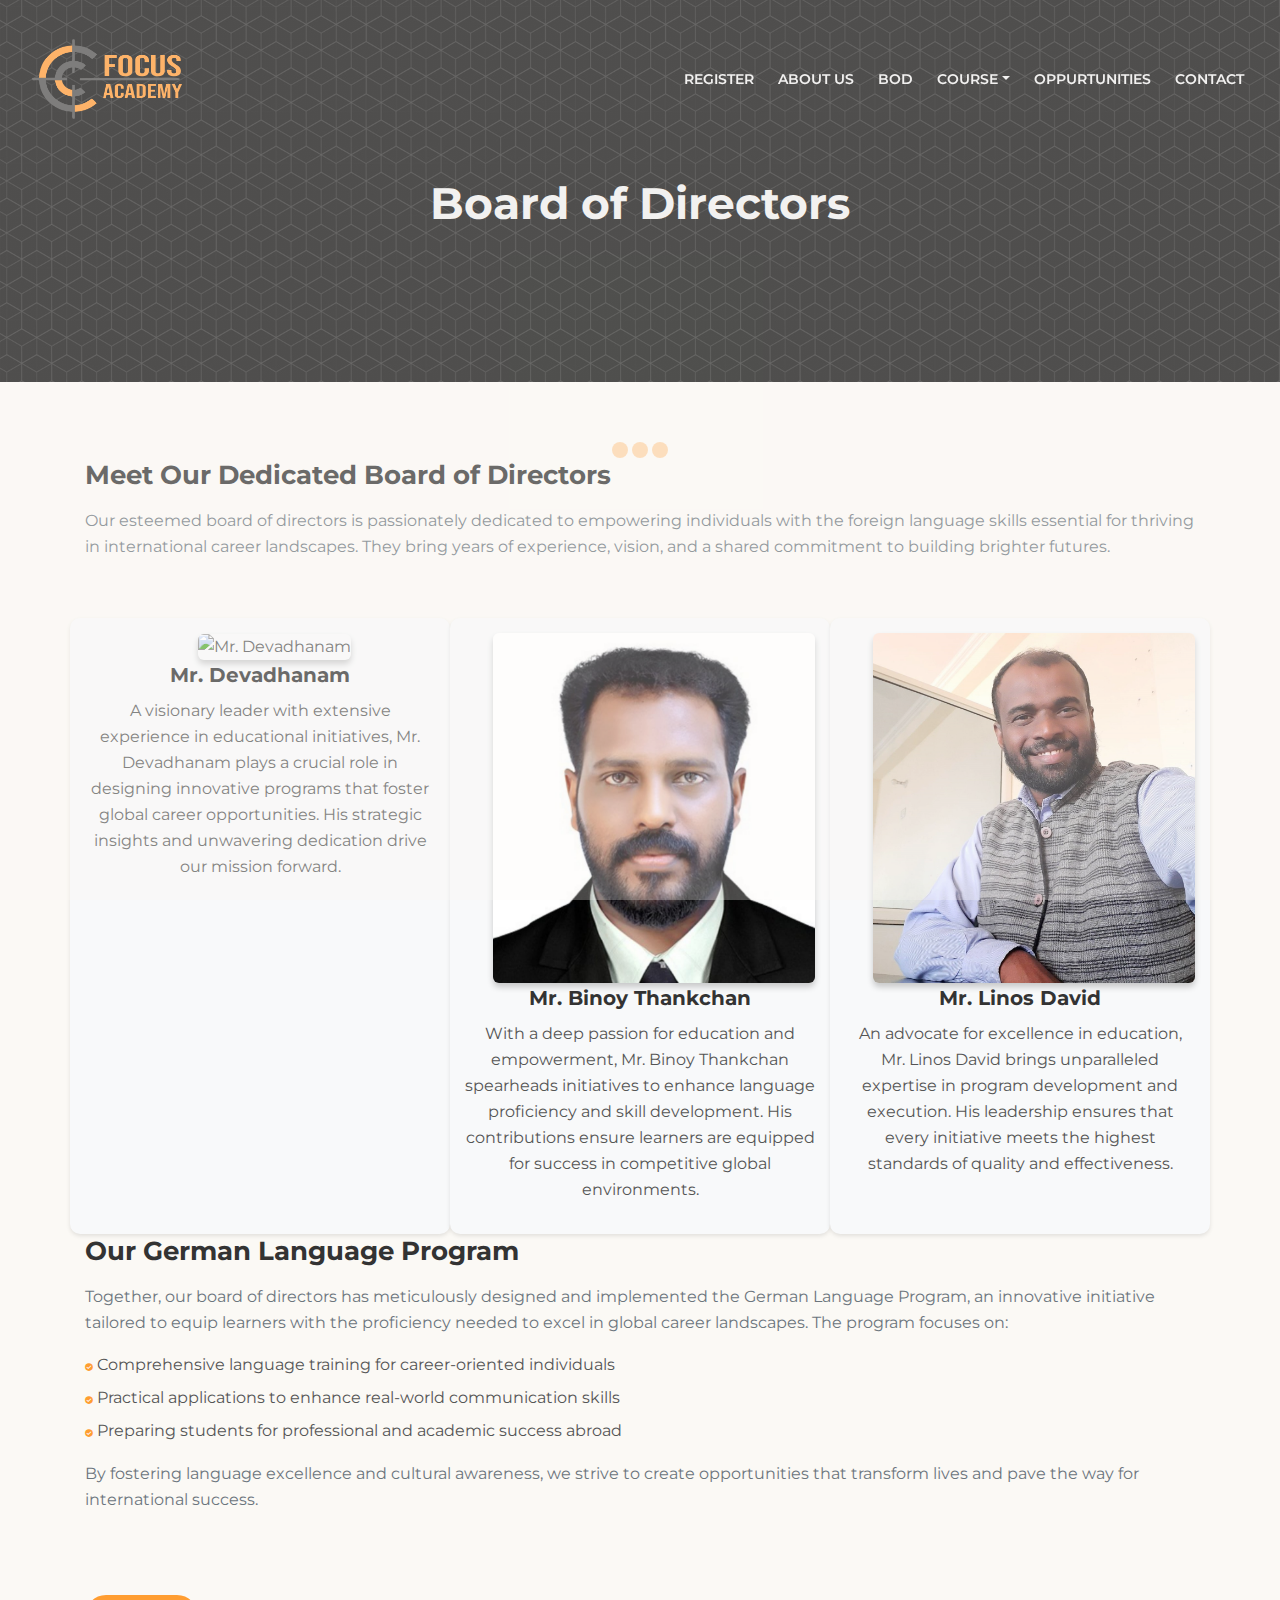
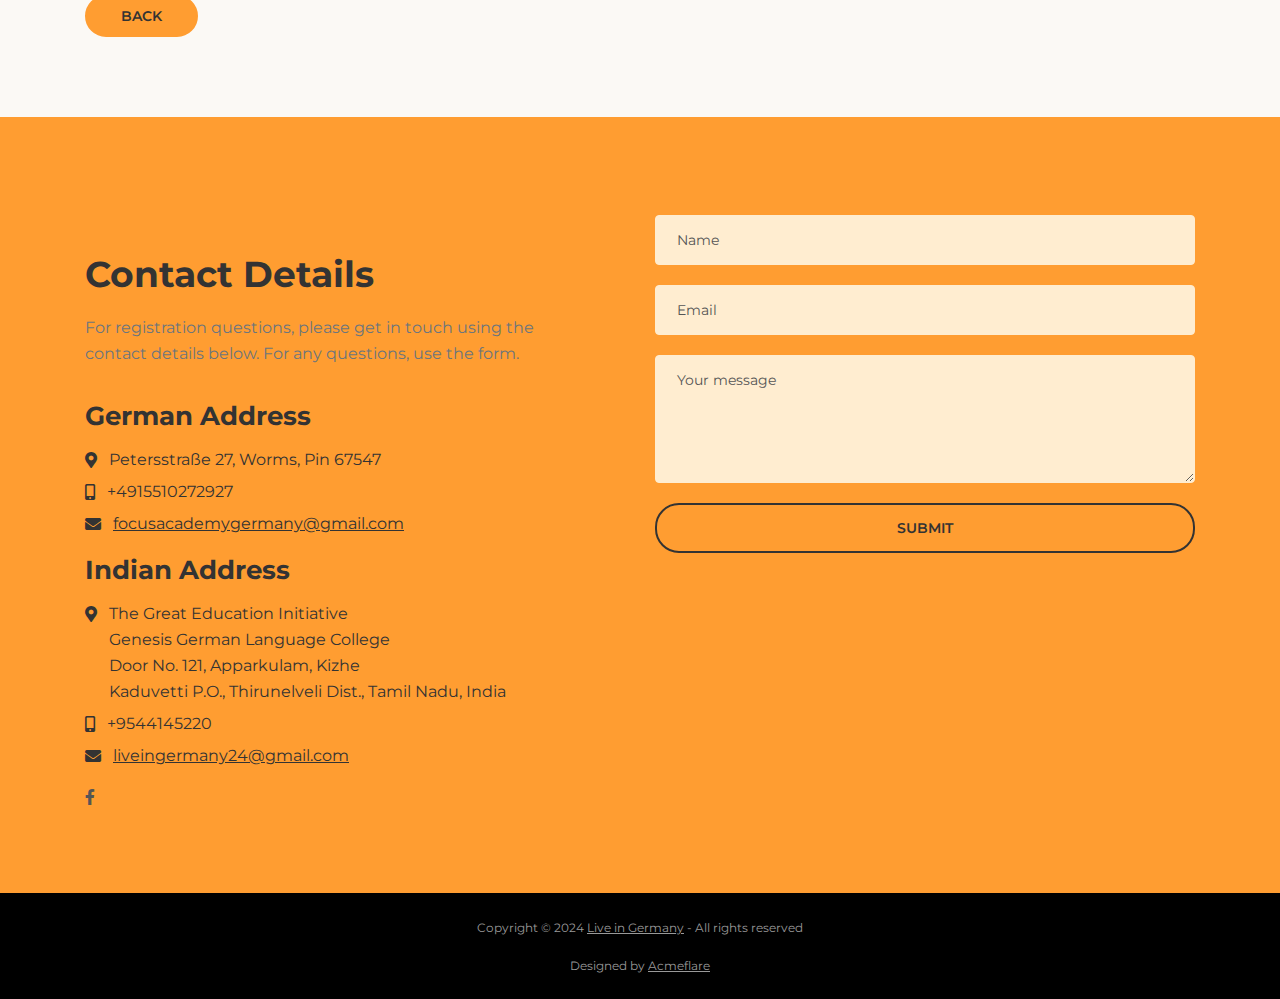
==== commit 58c96c61: "update" ====
--- a/article-details.html
+++ b/article-details.html
@@ -27,6 +27,47 @@
     <link href="css/swiper.css" rel="stylesheet">
 	<link href="css/magnific-popup.css" rel="stylesheet">
     <link href="css/styles.css" rel="stylesheet">
+    <style>
+        .image-container-small img {
+    width: 100%; /* Ensures the image fits the container */
+    height: 350px; /* Fixed height for uniformity */
+    object-fit: cover; /* Ensures the image scales correctly without distortion */
+    border-radius: 10px; /* Adds rounded corners for a polished look */
+    box-shadow: 0px 4px 6px rgba(0, 0, 0, 0.2); /* Subtle shadow for depth */
+    transition: transform 0.3s ease, box-shadow 0.3s ease; /* Smooth hover effect */
+}
+
+.image-container-small img:hover {
+    transform: scale(1.05); /* Slight zoom on hover */
+    box-shadow: 0px 8px 12px rgba(0, 0, 0, 0.3); /* Enhanced shadow on hover */
+}
+
+.text-container h4 {
+    font-size: 1.25rem; /* Slightly larger heading */
+    color: #343a40; /* Neutral color for better readability */
+    margin-top: 15px; /* Adds space above the heading */
+}
+
+.text-container p {
+    font-size: 1rem; /* Makes the paragraph text consistent */
+    color: #6c757d; /* Softer text color for a balanced look */
+    margin-top: 10px;
+}
+
+.text-center {
+    padding: 15px; /* Adds some padding around each card */
+    background: #f8f9fa; /* Light background for a clean look */
+    border-radius: 10px; /* Matches the image border radius */
+    box-shadow: 0px 2px 4px rgba(0, 0, 0, 0.1); /* Card shadow for structure */
+    transition: transform 0.3s ease, box-shadow 0.3s ease;
+}
+
+.text-center:hover {
+    transform: translateY(-5px); /* Slight lift on hover */
+    box-shadow: 0px 6px 10px rgba(0, 0, 0, 0.2); /* Enhanced shadow on hover */
+}
+
+    </style>
 	
 	<!-- Favicon  -->
     <link rel="icon" href="images/favicon.png">
@@ -51,7 +92,7 @@
         <!-- <a class="navbar-brand logo-text page-scroll" href="index.html">Corso</a> -->
 
         <!-- Image Logo -->
-        <a class="navbar-brand logo-image" href="index.html"><img src="images/logo.svg" alt="alternative"></a>
+        <a class="navbar-brand logo-image" href="index.html"><img style=" width: 150px; height: 80px;" src="/images/Logo.png" alt="alternative"></a> 
         
         <!-- Mobile Menu Toggle Button -->
         <button class="navbar-toggler" type="button" data-toggle="collapse" data-target="#navbarsExampleDefault" aria-controls="navbarsExampleDefault" aria-expanded="false" aria-label="Toggle navigation">
@@ -66,40 +107,36 @@
                     <a class="nav-link page-scroll" href="index.html#register">REGISTER <span class="sr-only">(current)</span></a>
                 </li>
                 <li class="nav-item">
-                    <a class="nav-link page-scroll" href="index.html#description">DETAILS</a>
-                </li>
-
-                <!-- Dropdown Menu -->          
+                    <a class="nav-link page-scroll" href="index.html#about-us">ABOUT US</a>
+                </li>
+                <li class="nav-item">
+                    <a class="nav-link page-scroll" href="article-details.html">BOD</a>
+                </li>
+                
                 <li class="nav-item dropdown">
-                    <a class="nav-link dropdown-toggle page-scroll" href="index.html#date" id="navbarDropdown" role="button" aria-haspopup="true" aria-expanded="false">DATE</a>
+                    <a class="nav-link dropdown-toggle page-scroll" href="index.html#details" id="navbarDropdown" role="button" aria-haspopup="true" aria-expanded="false">COURSE</a>
                     <div class="dropdown-menu" aria-labelledby="navbarDropdown">
-                        <a class="dropdown-item" href="article-details.html"><span class="item-text">ARTICLE DETAILS</span></a>
+                        <a class="nav-link page-scroll" href="index.html#details"><span style="color: black;" class="item-text">DETAILS</span></a>
                         <div class="dropdown-divider"></div>
-                        <a class="dropdown-item" href="terms-conditions.html"><span class="item-text">TERMS CONDITIONS</span></a>
+                        <a class="nav-link page-scroll" href="index.html#features"><span style="color: black;" class="item-text">FEATURES</span></a>
                         <div class="dropdown-divider"></div>
-                        <a class="dropdown-item" href="privacy-policy.html"><span class="item-text">PRIVACY POLICY</span></a>
-                    </div>
-                </li>
-                <!-- end of dropdown menu -->
+                        <a class="nav-link page-scroll" href="index.html#structure"><span style="color: black;" class="item-text">STRUCTURES</span></a>
+                        <div class="dropdown-divider"></div>
+                        <a class="nav-link page-scroll" href="index.html#material"><span style="color: black;" class="item-text">MATERIALS</span></a>
+                    </div>
+                </li>
+
+                <li class="nav-item">
+                    <a class="nav-link page-scroll" href="index.html#opportunities">OPPURTUNITIES</a>
+                </li>
+
+                
 
                 <li class="nav-item">
                     <a class="nav-link page-scroll" href="index.html#contact">CONTACT</a>
                 </li>
             </ul>
-            <span class="nav-item social-icons">
-                <span class="fa-stack">
-                    <a href="#your-link">
-                        <i class="fas fa-circle fa-stack-2x"></i>
-                        <i class="fab fa-facebook-f fa-stack-1x"></i>
-                    </a>
-                </span>
-                <span class="fa-stack">
-                    <a href="#your-link">
-                        <i class="fas fa-circle fa-stack-2x"></i>
-                        <i class="fab fa-twitter fa-stack-1x"></i>
-                    </a>
-                </span>
-            </span>
+           
         </div>
     </nav> <!-- end of navbar -->
     <!-- end of navigation -->
@@ -110,7 +147,7 @@
         <div class="container">
             <div class="row">
                 <div class="col-md-12">
-                    <h1 class="white">Longer Article Title Should Definitely Go Here</h1>
+                    <h1 class="white">Board of Directors </h1>
                 </div> <!-- end of col -->
             </div> <!-- end of row -->
         </div> <!-- end of container -->
@@ -118,223 +155,187 @@
     <!-- end of header -->
 
 
-    <!-- Breadcrumbs -->
-    <div class="ex-basic-1">
-        <div class="container">
-            <div class="row">
-                <div class="col-lg-12">
-                    <div class="breadcrumbs">
-                        <a href="index.html">Home</a><i class="fa fa-angle-double-right"></i><span>Longer Article Title Should Go Here</span>
-                    </div> <!-- end of breadcrumbs -->
-                </div> <!-- end of col -->
-            </div> <!-- end of row -->
-        </div> <!-- end of container -->
-    </div> <!-- end of ex-basic-1 -->
-    <!-- end of breadcrumbs -->
-
-
-    <!-- Privacy Content -->
-    <div class="ex-basic-2">
-        <div class="container">
-            <div class="row">
-                <div class="col-lg-12">
-                    <div class="image-container-large">
-                        <img class="img-fluid" src="images/article-details-large.jpg" alt="alternative">
-                    </div> <!-- end of image-container-large -->
-                    <div class="text-container">
-                        <h3>Business Analysis And Reporting Tools</h3>
-                        <p>Corso also automatically collects and receives certain information from your computer or mobile device, including the activities you perform on our Website, the Platforms, and the Applications, the type of hardware and software you are using (for example, your operating system or browser), and information obtained from cookies. For example, each time you visit the Website or otherwise use the Services, we automatically collect your IP address, browser and device type, access times, the web page from which you came, the regions from which you navigate the web page, and the web page(s) you access (as applicable).</p>
-                        <p>When you first register for a Corso account, and when you use the Services, we collect some <a href="#your-link">Personal Information</a> about you such as:</p>
-                        <div class="row">
-                            <div class="col-md-6">
-                                <ul class="list-unstyled li-space-lg">
-                                    <li class="media">
-                                        <i class="fas fa-square"></i>
-                                        <div class="media-body">The geographic area where you use your computer and mobile devices should be the same with the one of your</div>
-                                    </li>
-                                    <li class="media">
-                                        <i class="fas fa-square"></i>
-                                        <div class="media-body">Your full name, username, and email address and other contact details should be provided in the contact forms</div>
-                                    </li>
-                                    <li class="media">
-                                        <i class="fas fa-square"></i>
-                                        <div class="media-body">A unique Corso user ID (an alphanumeric string) which is assigned to you upon registration should always be at front</div>
-                                    </li>
-                                    <li class="media">
-                                        <i class="fas fa-square"></i>
-                                        <div class="media-body">Every system is backuped regularly and it will not fail</div>
-                                    </li>
-                                    <li class="media">
-                                        <i class="fas fa-square"></i>
-                                        <div class="media-body">Your IP Address and, when applicable, timestamp related to your consent and confirmation of consent but please make</div>
-                                    </li>
-                                    <li class="media">
-                                        <i class="fas fa-square"></i>
-                                        <div class="media-body">Other information submitted by you or your organizational representatives via various methods and practiced techniques</div>
-                                    </li>
-                                </ul>
-                            </div> <!-- end of col -->
-
-                            <div class="col-md-6">
-                                <ul class="list-unstyled li-space-lg">
-                                    <li class="media">
-                                        <i class="fas fa-square"></i>
-                                        <div class="media-body">Your billing address and any necessary other information to complete any financial transaction, and when making purchases through the Services, we may also collect your credit card or PayPal information or any other sensitive</div>
-                                    </li>
-                                    <li class="media">
-                                        <i class="fas fa-square"></i>
-                                        <div class="media-body">User generated content (such as messages, posts, comments, pages, profiles, images, feeds or communications exchanged on the Supported Platforms that can be used)</div>
-                                    </li>
-                                    <li class="media">
-                                        <i class="fas fa-square"></i>
-                                        <div class="media-body">Images or other files that you may publish via our Services</div>
-                                    </li>
-                                    <li class="media">
-                                        <i class="fas fa-square"></i>
-                                        <div class="media-body">Information (such as messages, posts, comments, pages, profiles, images) we may receive relating to communications you send us, such as queries or comments concerning</div>
-                                    </li>
-                                </ul>
-                            </div> <!-- end of col -->
-                        </div> <!-- end of row -->
-                    </div> <!-- end of text-container-->
+   
+
+<!-- Board of Directors Content -->
+<div class="ex-basic-2">
+    <div class="container">
+        <div class="row">
+            <div class="col-lg-12">
+                <!-- Section Header -->
+                <div class="text-container">
+                    <h3>Meet Our Dedicated Board of Directors</h3>
+                    <p>
+                        Our esteemed board of directors is passionately dedicated to empowering individuals with the foreign language skills essential for thriving in international career landscapes. They bring years of experience, vision, and a shared commitment to building brighter futures.
+                    </p>
+                </div> <!-- end of text-container -->
+
+                <!-- Director Profiles with Images -->
+                <div class="row">
+                    <div class="col-md-4 text-center">
+                        <div class="image-container-small">
+                            <img class="img-fluid" src="images/devadhanam.jpg" alt="Mr. Devadhanam">
+                        </div>
+                        <h4>Mr. Devadhanam</h4>
+                        <p>
+                            A visionary leader with extensive experience in educational initiatives, Mr. Devadhanam plays a crucial role in designing innovative programs that foster global career opportunities. His strategic insights and unwavering dedication drive our mission forward.
+                        </p>
+                    </div> <!-- end of col -->
+                
+                    <div class="col-md-4 text-center">
+                        <div class="image-container-small">
+                            <img class="img-fluid" src="images/Binoy Thankchan.jpeg" alt="Mr. Binoy Thankchan">
+                        </div>
+                        <h4>Mr. Binoy Thankchan</h4>
+                        <p>
+                            With a deep passion for education and empowerment, Mr. Binoy Thankchan spearheads initiatives to enhance language proficiency and skill development. His contributions ensure learners are equipped for success in competitive global environments.
+                        </p>
+                    </div> <!-- end of col -->
+                
+                    <div class="col-md-4 text-center">
+                        <div class="image-container-small">
+                            <img class="img-fluid" src="images/Linos David.jpg" alt="Mr. Linos David">
+                        </div>
+                        <h4>Mr. Linos David</h4>
+                        <p>
+                            An advocate for excellence in education, Mr. Linos David brings unparalleled expertise in program development and execution. His leadership ensures that every initiative meets the highest standards of quality and effectiveness.
+                        </p>
+                    </div> <!-- end of col -->
+                </div> <!-- end of row -->
+                
+
+                <!-- Program Details Section -->
+                <div class="text-container">
+                    <h3>Our German Language Program</h3>
+                    <p>
+                        Together, our board of directors has meticulously designed and implemented the German Language Program, an innovative initiative tailored to equip learners with the proficiency needed to excel in global career landscapes. The program focuses on:
+                    </p>
+                    <ul class="list-unstyled li-space-lg">
+                        <li><i class="fas fa-check-circle"></i> Comprehensive language training for career-oriented individuals</li>
+                        <li><i class="fas fa-check-circle"></i> Practical applications to enhance real-world communication skills</li>
+                        <li><i class="fas fa-check-circle"></i> Preparing students for professional and academic success abroad</li>
+                    </ul>
+                    <p>
+                        By fostering language excellence and cultural awareness, we strive to create opportunities that transform lives and pave the way for international success.
+                    </p>
+                </div> <!-- end of text-container -->
+
+                <!-- Call to Action -->
+                <div class="text-container last">
+                    <a class="btn-solid-reg" href="index.html">BACK</a>
+                </div> <!-- end of text-container -->
+            </div> <!-- end of col -->
+        </div> <!-- end of row -->
+    </div> <!-- end of container -->
+</div> <!-- end of ex-basic-2 -->
+<!-- end of Board of Directors Content -->
+
+
+
+    
+    
+   <!-- Contact -->
+<div id="contact" class="form-3">
+    <div class="container">
+        <div class="row">
+            <!-- Contact Details Section -->
+            <div class="col-lg-6">
+                <div class="text-container">
+                    <h2>Contact Details</h2>
+                    <p>For registration questions, please get in touch using the contact details below. For any questions, use the form.</p>
                     
-                    <div class="text-container">
-                        <div class="row">
-                            <div class="col-md-6">
-                                <h3>Improving Product Strategy</h3>
-                                <p>Corso also automatically collects and receives certain information from your computer or mobile device, including the activities you perform on our Website, the Platforms, and the Applications, the type of hardware and software you are using (for example, your operating system or browser), and information obtained.</p>
-                                <p>For example, each time you visit the Website or otherwise use the Services, we automatically collect your IP address, browser and device type, access times, the web page.</p>
-                                <p>The best way to promoted digital products is to provide potential users with free versions throughout the product's life.</p>
-                            </div> <!-- end of col -->
-                            <div class="col-md-6">
-                                <div class="image-container-small">
-                                    <img class="img-fluid" src="images/article-details-small.jpg" alt="alternative">
-                                </div> <!-- end of image-container-small -->
-                            </div> <!-- end of col -->
-                        </div> <!-- end of row -->
-                    </div> <!-- end of text-container -->
-
-                    <div class="text-container dark">
-                        <p class="testimonial-text">Corso is a HTML landing page template tool. By its nature, Services enable our customers to promote their products and services integrate with hundreds of business applications that they already use, all in one place. Services help our customers promote their products and services, marketing and advertising; engaging audiences; scheduling and publishing.</p>
-                    </div> <!-- end of text container -->
-
-                    <div class="text-container last">
-                        <h3>Project Evaluation And Predictions</h3>
-					    <p>By using any of the Services, or submitting or collecting any Personal Information via the Services, you consent to the collection, transfer, storage disclosure, and use of your Personal Information in the manner set out in this Privacy Policy. If you do not consent to the use of your Personal Information in these ways, please stop using the Services. Information in the manner set out in this Privacy Policy. If you do not consent to the use of your Personal Information in these ways, please stop using the Services.</p>
-                    </div> <!-- end of text-container -->
-                    <a class="btn-solid-reg" href="index.html">BACK</a>
-                </div> <!-- end of col-->
-            </div> <!-- end of row -->
-        </div> <!-- end of container -->
-    </div> <!-- end of ex-basic-2 -->
-    <!-- end of privacy content -->
-
-
-    <!-- Breadcrumbs -->
-    <div class="ex-basic-1">
-        <div class="container">
-            <div class="row">
-                <div class="col-lg-12">
-                    <div class="breadcrumbs">
-                        <a href="index.html">Home</a><i class="fa fa-angle-double-right"></i><span>Longer Article Title Should Go Here</span>
-                    </div> <!-- end of breadcrumbs -->
-                </div> <!-- end of col -->
-            </div> <!-- end of row -->
-        </div> <!-- end of container -->
-    </div> <!-- end of ex-basic-1 -->
-    <!-- end of breadcrumbs -->
-
-    
-    <!-- Footer -->
-    <div class="footer">
-        <div class="container">
-            <div class="row">
-                <div class="col-md-3">
-                    <div class="footer-col first">
-                        <h5>About Corso</h5>
-                        <p class="p-small">We're passionate about teaching people how to do better SEO for their online presence</p>
-                    </div>
-                </div> <!-- end of col -->
-                <div class="col-md-3">
-                    <div class="footer-col second">
-                        <h5>Links</h5>
-                        <ul class="list-unstyled li-space-lg p-small">
-                            <li class="media">
-                                <i class="fas fa-square"></i>
-                                <div class="media-body"><a href="terms-conditions.html">Terms & Conditions</a></div>
-                            </li>
-                            <li class="media">
-                                <i class="fas fa-square"></i>
-                                <div class="media-body"><a href="privacy-policy.html">Privacy Policy</a></div>
-                            </li>
-                            <li class="media">
-                                <i class="fas fa-square"></i>
-                                <div class="media-body"><a href="article-details.html">Article Details</a></div>
-                            </li>
-                        </ul>
-                    </div>
-                </div> <!-- end of col -->
-                <div class="col-md-3">
-                    <div class="footer-col third">
-                        <h5>Links</h5>
-                        <ul class="list-unstyled li-space-lg p-small">
-                            <li class="media">
-                                <i class="fas fa-square"></i>
-                                <div class="media-body"><a href="article-details.html">Article Details</a></div>
-                            </li>
-                            <li class="media">
-                                <i class="fas fa-square"></i>
-                                <div class="media-body"><a href="terms-conditions.html">Terms & Conditions</a></div>
-                            </li>
-                            <li class="media">
-                                <i class="fas fa-square"></i>
-                                <div class="media-body"><a href="privacy-policy.html">Privacy Policy</a></div>
-                            </li>
-                        </ul>
-                    </div>
-                </div> <!-- end of col -->
-                <div class="col-md-3">
-                    <div class="footer-col fourth">
-                        <h5>Social Media</h5>
-                        <p class="p-small">For news & updates follow us</p>
-                        <a href="#your-link">
-                            <i class="fab fa-facebook-f"></i>
-                        </a>
-                        <a href="#your-link">
-                            <i class="fab fa-twitter"></i>
-                        </a>
-                        <a href="#your-link">
-                            <i class="fab fa-pinterest-p"></i>
-                        </a>
-                        <a href="#your-link">
-                            <i class="fab fa-instagram"></i>
-                        </a>
-                        <a href="#your-link">
-                            <i class="fab fa-linkedin-in"></i>
-                        </a>
-                        <a href="#your-link">
-                            <i class="fab fa-youtube"></i>
-                        </a>
-                    </div> 
-                </div> <!-- end of col -->
-            </div> <!-- end of row -->
-        </div> <!-- end of container -->
-    </div> <!-- end of footer -->  
-    <!-- end of footer -->
-
-
-    <!-- Copyright -->
-    <div class="copyright">
-        <div class="container">
-            <div class="row">
-                <div class="col-lg-12">
-                    <p class="p-small">Copyright © 2020 <a href="https://inovatik.com">Inovatik</a> - All rights reserved</p>
-                    <p class="p-small">Distributed By: <a href="https://themewagon.com" target="_blank">ThemeWagon</a></p>
-                </div> <!-- end of col -->
-            </div> <!-- enf of row -->
-        </div> <!-- end of container -->
-    </div> <!-- end of copyright --> 
-    <!-- end of copyright -->
+                    <!-- German Address -->
+                    <h3>German Address</h3>
+                    <ul class="list-unstyled li-space-lg">
+                        <li class="media">
+                            <i class="fas fa-map-marker-alt"></i>
+                            <div class="media-body">Petersstraße 27, Worms, Pin 67547</div>
+                        </li>
+                        <li class="media">
+                            <i class="fas fa-mobile-alt"></i>
+                            <div class="media-body">+4915510272927</div>
+                        </li>
+                        <li class="media">
+                            <i class="fas fa-envelope"></i>
+                            <div class="media-body"><a class="light-gray" href="mailto:focusacademygermany@gmail.com">focusacademygermany@gmail.com</a></div>
+                        </li>
+                    </ul>
+
+                    <!-- Indian Address -->
+                    <h3>Indian Address</h3>
+                    <ul class="list-unstyled li-space-lg">
+                        <li class="media">
+                            <i class="fas fa-map-marker-alt"></i>
+                            <div class="media-body">
+                                The Great Education Initiative <br>
+                                Genesis German Language College <br>
+                                Door No. 121, Apparkulam, Kizhe <br>
+                                Kaduvetti P.O., Thirunelveli Dist., Tamil Nadu, India
+                            </div>
+                        </li>
+                        <li class="media">
+                            <i class="fas fa-mobile-alt"></i>
+                            <div class="media-body">+9544145220</div>
+                        </li>
+                        <li class="media">
+                            <i class="fas fa-envelope"></i>
+                            <div class="media-body"><a class="light-gray" href="mailto:liveingermany24@gmail.com">liveingermany24@gmail.com</a></div>
+                        </li>
+                    </ul>
+                    
+                    <!-- Social Media -->
+                    <a href="https://www.facebook.com/profile.php?id=61567115490122&mibextid=ZbWKwL"><i class="fab fa-facebook-f"></i></a>
+                </div> <!-- end of text-container -->
+            </div> <!-- end of col -->
+
+            <!-- Contact Form Section -->
+            <div class="col-lg-6">
+                <!-- Contact Form -->
+                <form id="contactForm" data-toggle="validator" data-focus="false">
+                    <div class="form-group">
+                        <input type="text" class="form-control-input" id="cname" required>
+                        <label class="label-control" for="cname">Name</label>
+                        <div class="help-block with-errors"></div>
+                    </div>
+                    <div class="form-group">
+                        <input type="email" class="form-control-input" id="cemail" required>
+                        <label class="label-control" for="cemail">Email</label>
+                        <div class="help-block with-errors"></div>
+                    </div>
+                    <div class="form-group">
+                        <textarea class="form-control-textarea" id="cmessage" required></textarea>
+                        <label class="label-control" for="cmessage">Your message</label>
+                        <div class="help-block with-errors"></div>
+                    </div>
+                    
+                    <div class="form-group">
+                        <button type="submit" class="form-control-submit-button">SUBMIT</button>
+                    </div>
+                    <!-- <div class="form-message">
+                        <div id="cmsgSubmit" class="h3 text-center hidden"></div>
+                    </div> -->
+                </form>
+                <!-- end of contact form -->
+            </div> <!-- end of col -->
+        </div> <!-- end of row -->
+    </div> <!-- end of container -->
+</div> <!-- end of form-3 -->
+<!-- end of contact -->
+
+
+   <!-- Copyright -->
+   <div class="copyright">
+    <div class="container">
+        <div class="row">
+            <div class="col-lg-12">
+                <p class="p-small">Copyright © 2024 <a href="">Live in Germany</a> - All rights reserved </p>
+                <p class="p-small">Designed by <a href="https://www.acmeflare.in/" target="_blank">Acmeflare</a></p>
+                
+            </div> <!-- end of col -->
+        </div> <!-- enf of row -->
+    </div> <!-- end of container -->
+</div> <!-- end of copyright --> 
+<!-- end of copyright -->
     
     	
     <!-- Scripts -->
--- a/css/styles.css
+++ b/css/styles.css
@@ -708,6 +708,7 @@
 
 .navbar-custom .dropdown-item .item-text {
 	font: 600 0.875rem/0.875rem "Montserrat", sans-serif;
+	color: #000;
 }
 
 .navbar-custom .dropdown-item:hover .item-text {
@@ -2223,21 +2224,30 @@
     overflow: hidden;
     position: relative;
     transition: transform 0.3s ease;
+	display: flex;
+	height: 170px;
+	background: linear-gradient(135deg, #ff8b0f, #feb47b);
 }
 
 .info-card:hover {
     transform: translateY(-10px);
+	background: linear-gradient(135deg, #ff820e, #feb47b);
 }
 
 .info-card-image img {
-    width: 100px;
+	width: 85px;
     height: auto;
     display: block;
+    margin: 20px;
+    margin-top: 40px;
 }
 
 .info-card-content {
-    padding: 20px;
+    padding: 0;
     text-align: center;
+	padding-top: 60px;
+	
+	
 }
 
 .info-card-hover-info {
@@ -2252,11 +2262,12 @@
 	max-height: 0;
     transition: top 0.3s ease;
     z-index: 10;
+	background: linear-gradient(135deg, #ff820e, #feb47b);
 }
 
 .info-card:hover .info-card-hover-info {
     max-height: 700px; /* Adjust this based on how much content you have */
-    top: 30%; /* This ensures the full info is revealed */
+    top: 15%; /* This ensures the full info is revealed */
 }
 
 .info-card h3 {
@@ -2265,5 +2276,62 @@
 
 .info-card p {
     font-size: 14px;
-    color: #555;
+    color: #000000;
+}
+
+
+
+@media (max-width: 768px) {
+    .card-wrapper {
+        grid-template-columns: 1fr; /* Stack cards into a single column */
+    }
+    
+    .info-card-content {
+        flex-direction: column; /* Stack image and text vertically on mobile */
+        align-items: center; /* Center image and text */
+    }
+    
+    .info-card-image img {
+        margin-right: 0;
+        margin-bottom: 10px; /* Add space between image and text */
+    }
+}
+
+
+.section-heading {
+	text-align: center;
+	margin: 40px 0;
+	font-size: 2.5em; /* Adjust size as needed */
+	font-weight: bold; /* Make it bold */
+	color: #333; /* Adjust color as needed */
+}
+
+
+
+.rounded-circle {
+	width: 150px; /* Adjust the size as needed */
+	height: 150px; /* Adjust the size as needed */
+	object-fit: cover; /* Crop the image to fit the circle */
+	margin-bottom: 10px; /* Space between image and text */
+}
+.profile-card {
+	text-align: center; /* Center align text */
+	margin-bottom: 20px; /* Space between cards */
+}
+
+.register-btn {
+    padding: 8px 16px;
+    font-size: 15px;
+    color: orange;
+    border: 2px solid orange;
+    background-color: transparent;
+    cursor: pointer;
+    transition: background-color 0.3s ease, color 0.3s ease;
+	border-radius: 30px;
+	font-weight: 600;
+}
+
+.register-btn:hover {
+    background-color: orange;
+    color: white;
 }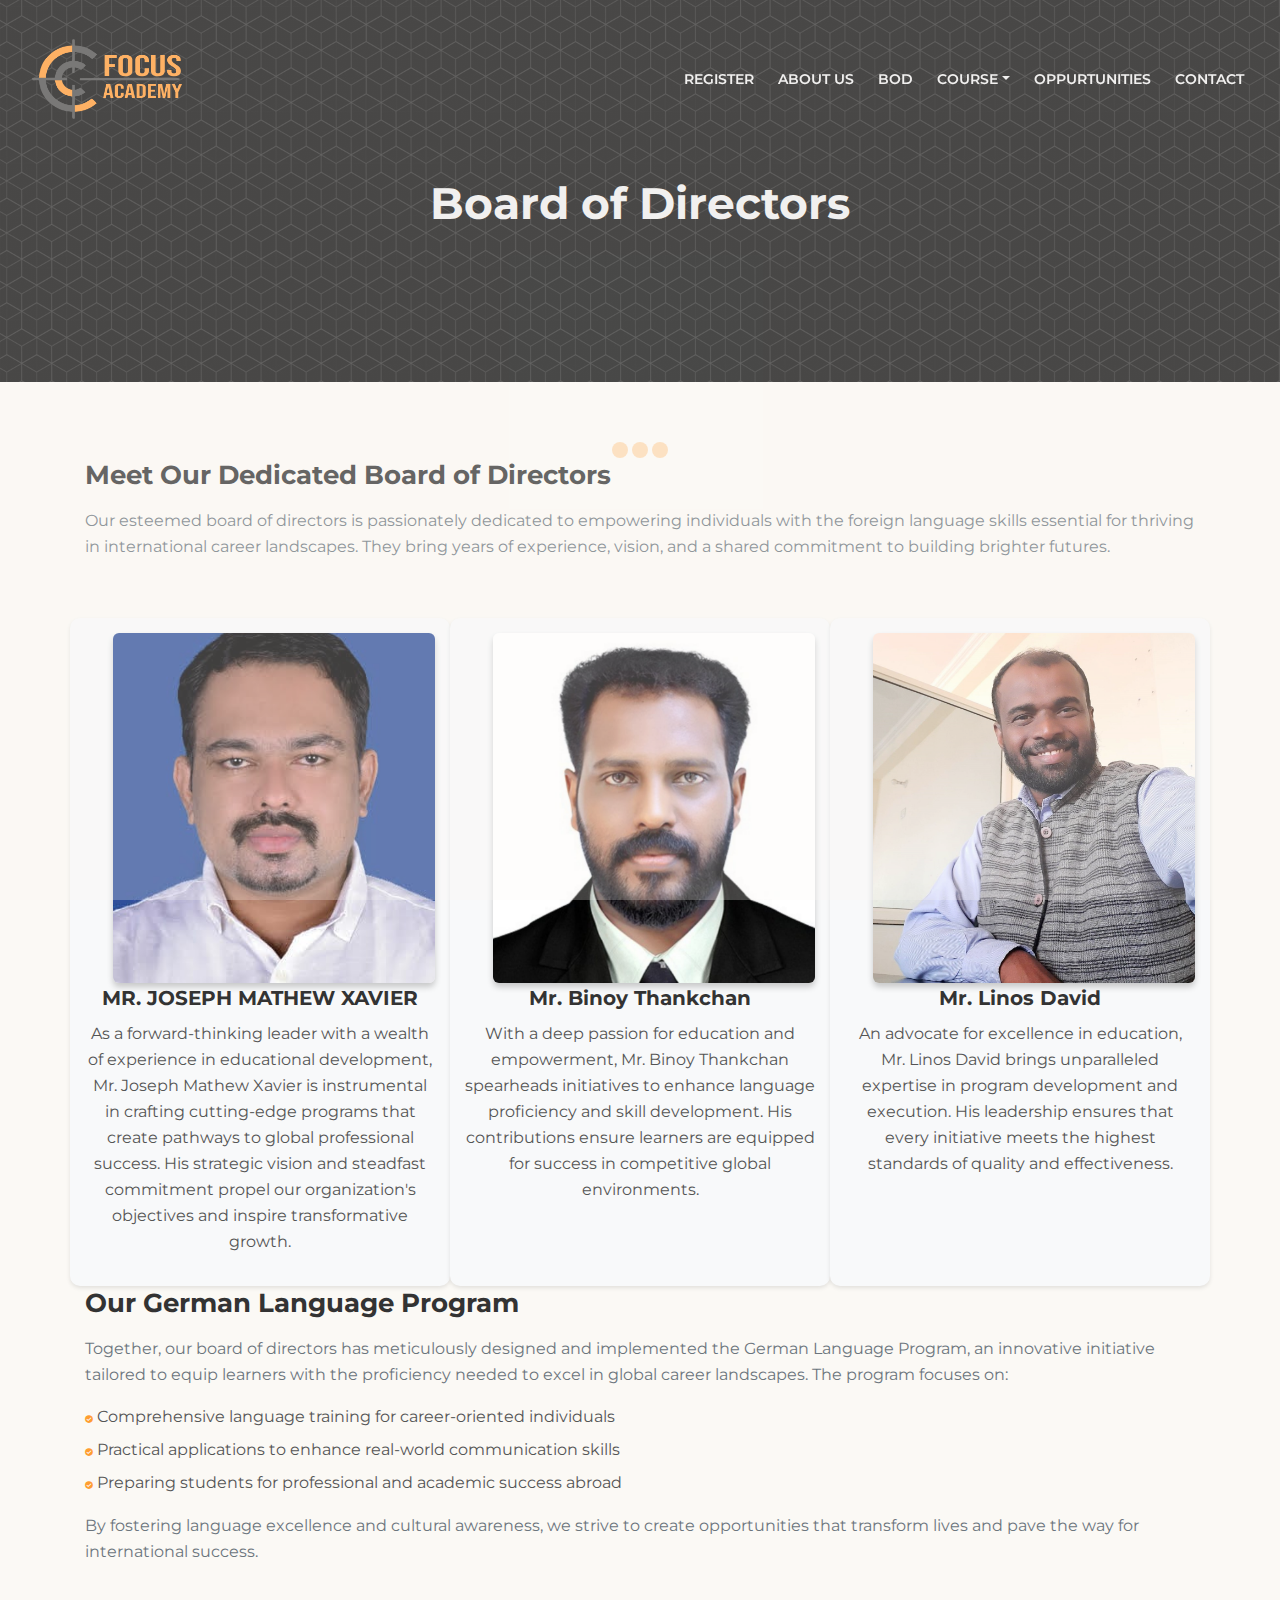
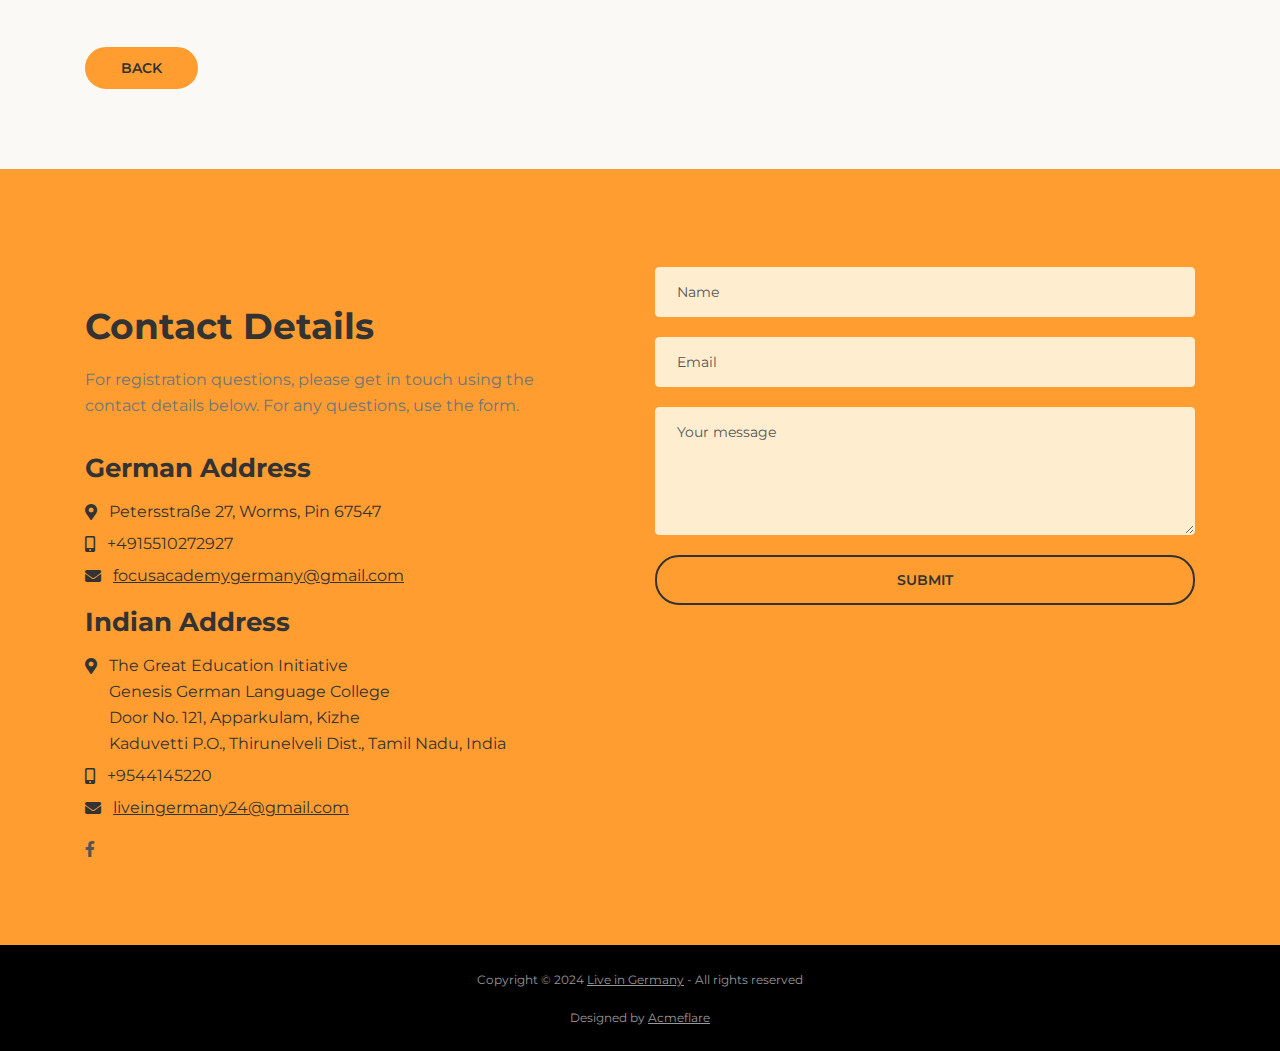
==== commit 191e23a0: "new" ====
--- a/article-details.html
+++ b/article-details.html
@@ -174,11 +174,11 @@
                 <div class="row">
                     <div class="col-md-4 text-center">
                         <div class="image-container-small">
-                            <img class="img-fluid" src="images/devadhanam.jpg" alt="Mr. Devadhanam">
+                                <img class="img-fluid" src="images/JOSEPH.jpeg" alt="Mr. Joseph Mathew Xavier">
                         </div>
-                        <h4>Mr. Devadhanam</h4>
+                        <h4>MR. JOSEPH MATHEW XAVIER</h4>
                         <p>
-                            A visionary leader with extensive experience in educational initiatives, Mr. Devadhanam plays a crucial role in designing innovative programs that foster global career opportunities. His strategic insights and unwavering dedication drive our mission forward.
+                            As a forward-thinking leader with a wealth of experience in educational development, Mr. Joseph Mathew Xavier is instrumental in crafting cutting-edge programs that create pathways to global professional success. His strategic vision and steadfast commitment propel our organization's objectives and inspire transformative growth.
                         </p>
                     </div> <!-- end of col -->
                 
